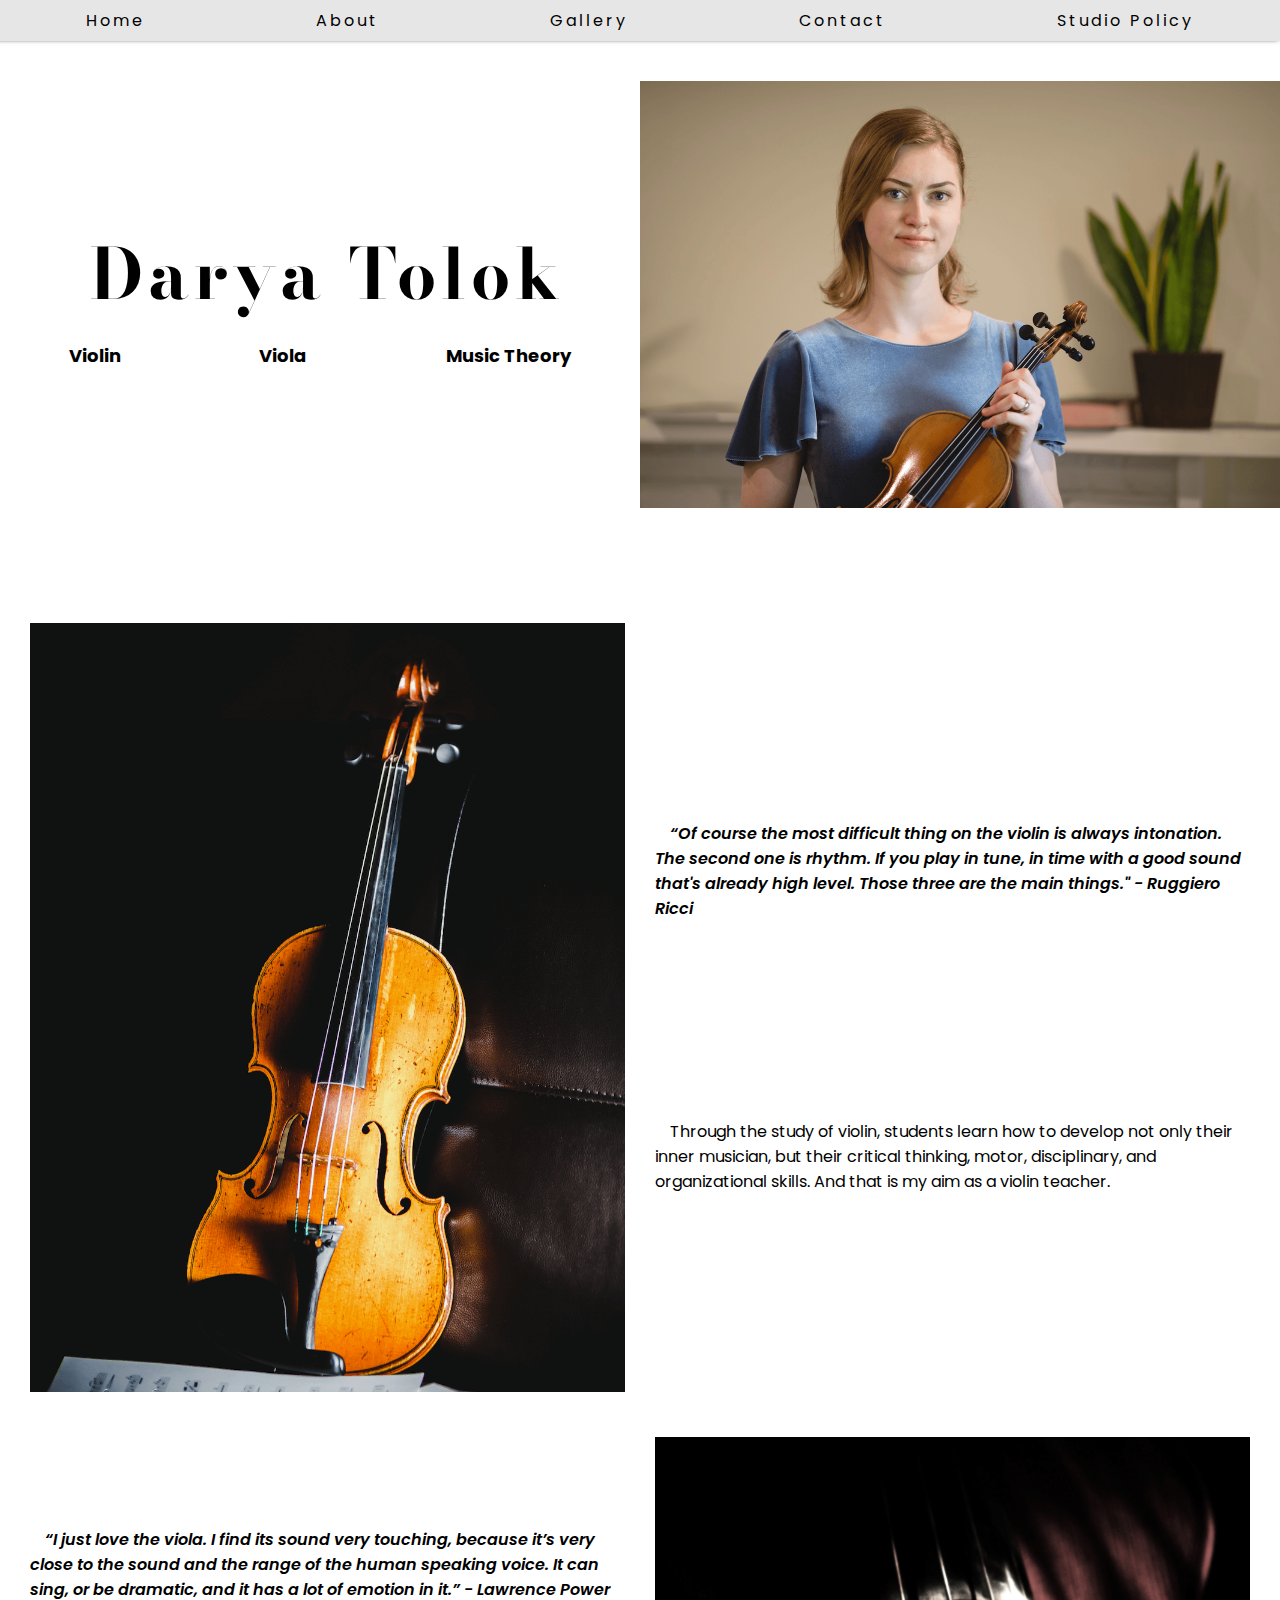
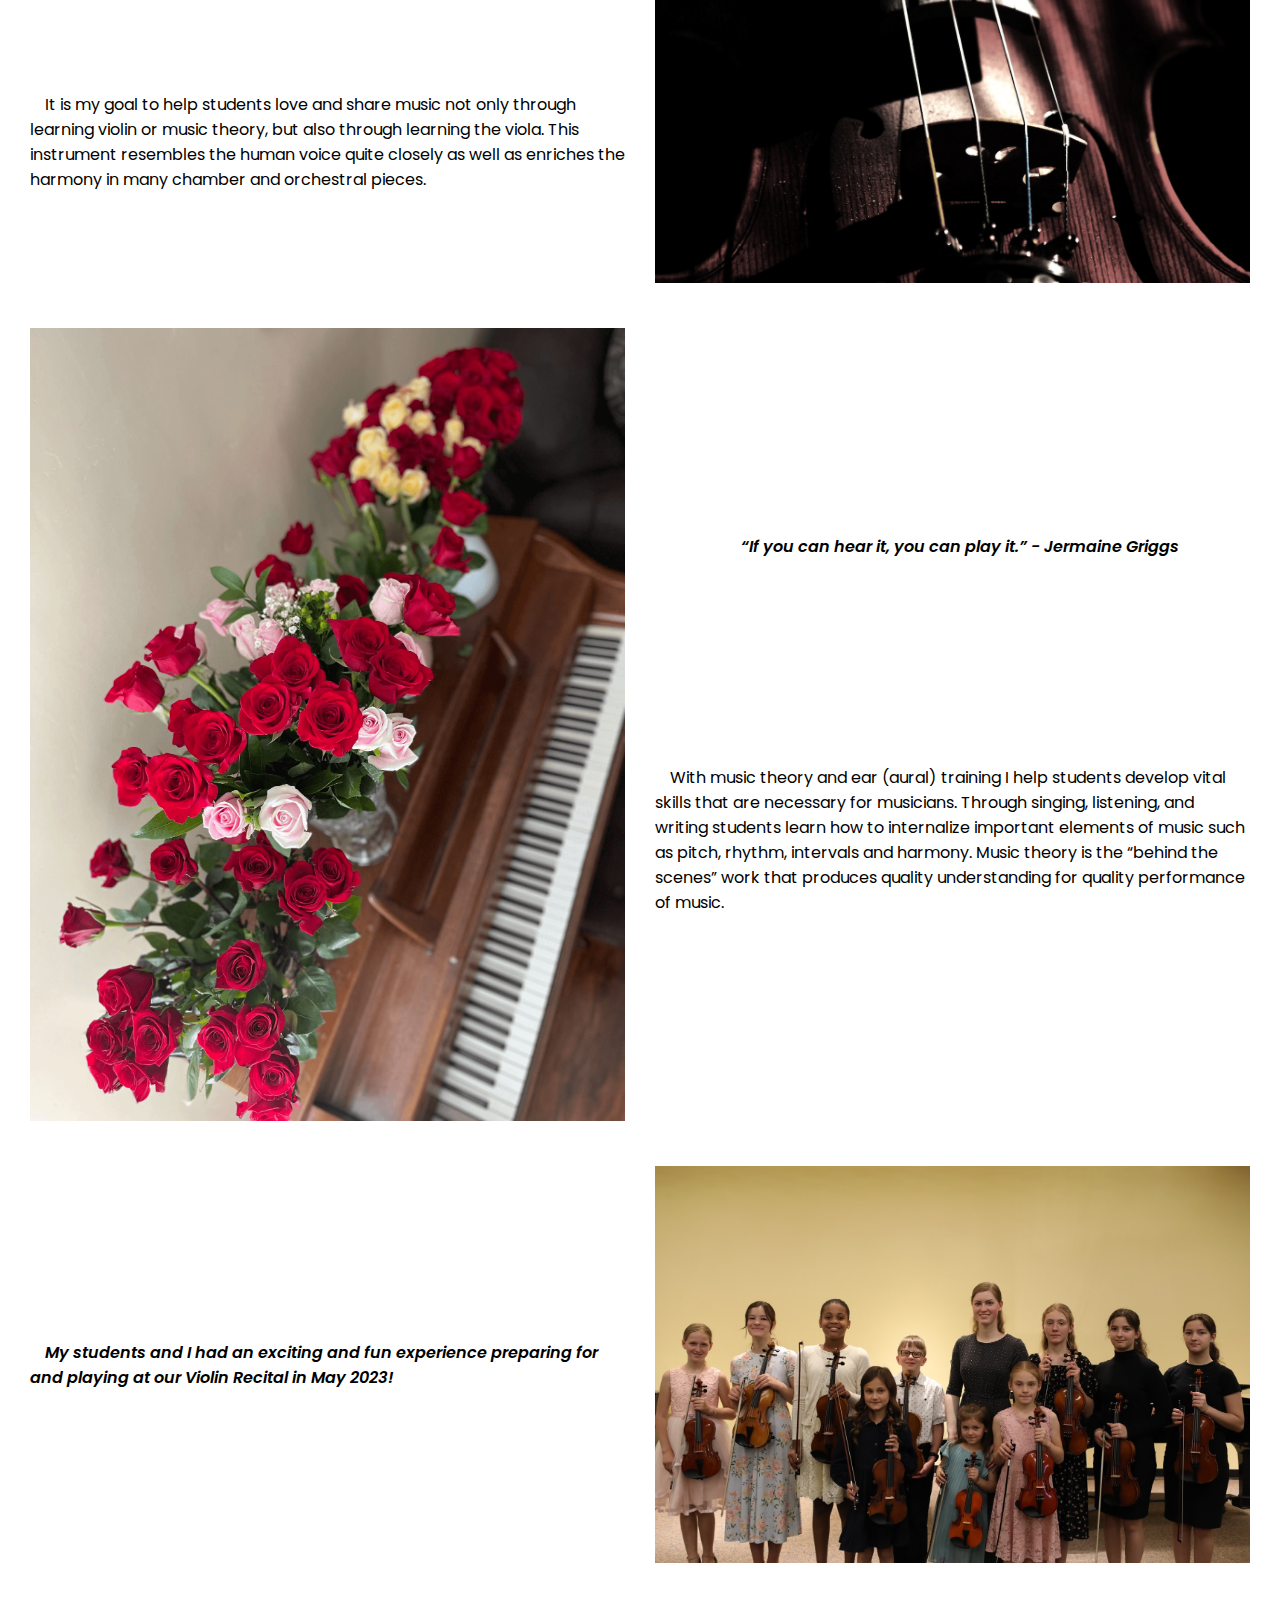
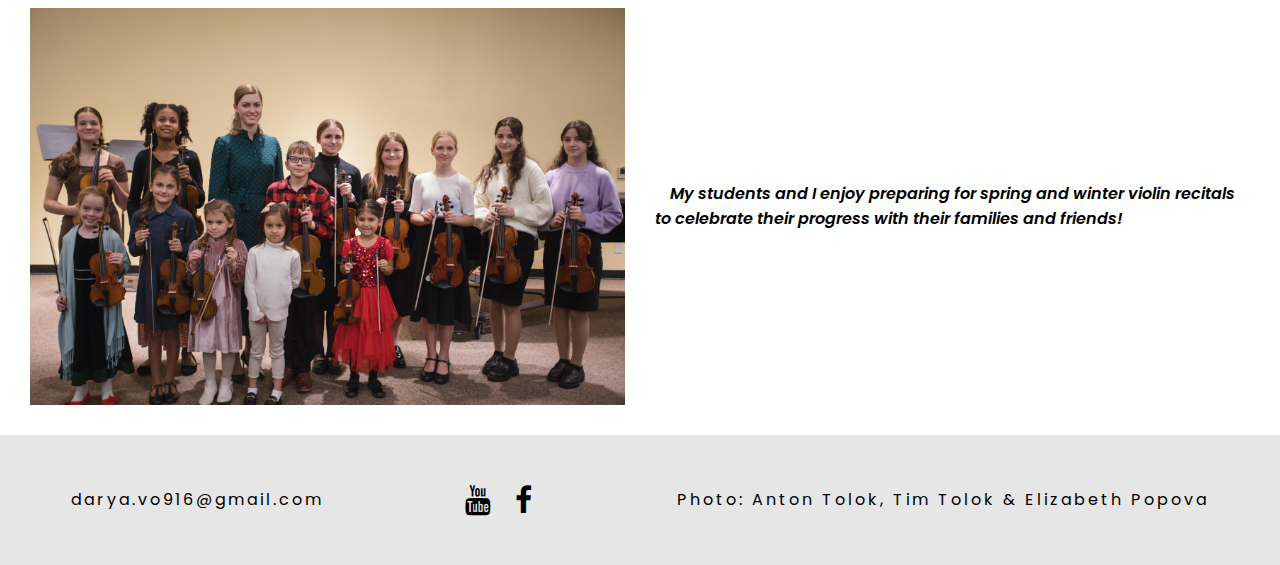
==== index.html @ a472064c "added dropdown menu" ====
<html lang="en">
  <head>
    <meta charset="UTF-8" />
    <meta http-equiv="X-UA-Compatible" content="IE=edge" />
    <meta name="viewport" content="width=device-width, initial-scale=1.0" />
    <link rel="preconnect" href="https://fonts.googleapis.com" />
    <link rel="preconnect" href="https://fonts.gstatic.com" crossorigin />
    <link
      href="https://fonts.googleapis.com/css2?family=Poppins:wght@300&display=swap"
      rel="stylesheet"
    />
    <link
      rel="stylesheet"
      href="https://cdnjs.cloudflare.com/ajax/libs/font-awesome/4.7.0/css/font-awesome.min.css"
    />
    <link rel="stylesheet" href="styles.css" />
    <script src="script.js"></script>
    <title>Home</title>
    <link rel="icon" href="/favicon.png" />
  </head>
  <body>
    <div class="main-container">
      <div class="topnav">
        <a href="index.html">Home</a>
        <a href="about.html">About</a>
        <a href="gallery.html">Gallery</a>
        <a href="contact.html">Contact</a>
        <a href="studio-policy.html">Studio Policy</a>
      </div>
      <button class="menu-toggle" onclick="toggleMenu()">≡</button>
      <div class="dropdown-menu" id="dropdownMenu">
        <a href="index.html">Home</a>
        <a href="about.html">About</a>
        <a href="gallery.html">Gallery</a>
        <a href="contact.html">Contact</a>
        <a href="studio-policy.html">Studio Policy</a>
      </div>
      <div class="page-container">
        <div class="home-container">
          <div class="name-container">
            <h1 class="name">Darya Tolok</h1>
            <div class="skill-container">
              <a href="#violin">Violin</a>
              <a href="#viola">Viola</a>
              <a href="#music">Music Theory</a>
            </div>
          </div>
          <div class="home-img-container">
            <img src="pictures/DaryaWebsitePortraits-5.png" />
          </div>
        </div>

        <div class="img-gallery-quote-container">
          <div class="img-quote-container">
            <div class="img-for-quote">
              <img id="violin" src="pictures/Violinoct20.png" />
            </div>
            <div class="quote-for-img">
              <p>
                “Of course the most difficult thing on the violin is always
                intonation. The second one is rhythm. If you play in tune, in
                time with a good sound that's already high level. Those three
                are the main things." - Ruggiero Ricci
              </p>
              <p>
                Through the study of violin, students learn how to develop not
                only their inner musician, but their critical thinking, motor,
                disciplinary, and organizational skills. And that is my aim as a
                violin teacher.
              </p>
            </div>
          </div>
          <div class="img-quote-container">
            <div class="quote-for-img">
              <p>
                “I just love the viola. I find its sound very touching, because
                it’s very close to the sound and the range of the human speaking
                voice. It can sing, or be dramatic, and it has a lot of emotion
                in it.” - Lawrence Power
              </p>
              <p>
                It is my goal to help students love and share music not only
                through learning violin or music theory, but also through
                learning the viola. This instrument resembles the human voice
                quite closely as well as enriches the harmony in many chamber
                and orchestral pieces.
              </p>
            </div>
            <div class="img-for-quote">
              <img id="viola" src="pictures/darkthemedviolin.png" />
            </div>
          </div>
          <div class="img-quote-container">
            <div class="img-for-quote">
              <img id="music" src="pictures/piano.png" />
            </div>
            <div class="quote-for-img">
              <p>“If you can hear it, you can play it.” - Jermaine Griggs</p>
              <p>
                With music theory and ear (aural) training I help students
                develop vital skills that are necessary for musicians. Through
                singing, listening, and writing students learn how to
                internalize important elements of music such as pitch, rhythm,
                intervals and harmony. Music theory is the “behind the scenes”
                work that produces quality understanding for quality performance
                of music.
              </p>
            </div>
          </div>
          <div class="img-quote-container">
            <div class="quote-for-img">
              <p>
                My students and I had an exciting and fun experience preparing
                for and playing at our Violin Recital in May 2023!
              </p>
            </div>
            <div class="img-for-quote">
              <img src="pictures/studentphoto.jpg" />
            </div>
          </div>
          <div class="img-quote-container">
            <div class="img-for-quote">
              <img src="pictures/4D7A2820-41.jpg" />
            </div>
            <div class="quote-for-img">
              <p>
                My students and I enjoy preparing for spring and winter violin
                recitals to celebrate their progress with their families and
                friends!
              </p>
            </div>
          </div>
        </div>

        <!-- <div class="img-gallery-container">
  <img src="pictures/darkthemedviolin.png">
  <img src="pictures/IMG_2973.jpeg">
  <img src="pictures/IMG_1621.jpeg">
  <img src="pictures/DaryaWebsitePortraits-1.png">
  <img src="pictures/Violinoct20.png">
  <img src="pictures/DaryaWebsitePortraits-1.png ">
  
</div> -->
      </div>
      <footer class="bottom-nav-container">
        <p>
          <a href="mailto:darya.vo916@gmail.com">darya.vo916@gmail.com</a>
        </p>
        <div>
          <a
            href="https://www.youtube.com/channel/UCHV-7TpiJ2-uIK9oaVsrO3w"
            class="fa fa-youtube"
          ></a>
          <a
            href="https://www.facebook.com/darya.tolok.750"
            class="fa fa-facebook"
          ></a>
        </div>
        <p>Photo: Anton Tolok, Tim Tolok & Elizabeth Popova</p>
      </footer>
  </body>
</html>
---- styles.css ----
@import url("https://fonts.googleapis.com/css2?family=Bodoni+Moda:opsz@6..96&display=swap");
@import url("https://fonts.googleapis.com/css2?family=Noto+Sans+Mono:wght@300&display=swap");

/* General CSS */
body,
html,
body,
div,
span,
applet,
object,
iframe,
h1,
h2,
h3,
h4,
h5,
h6,
p,
blockquote,
pre,
a,
abbr,
acronym,
address,
big,
cite,
code,
del,
dfn,
em,
img,
ins,
kbd,
q,
s,
samp,
small,
strike,
strong,
sub,
sup,
tt,
var,
b,
u,
i,
center,
dl,
dt,
dd,
ol,
ul,
li,
fieldset,
form,
label,
legend,
table,
caption,
tbody,
tfoot,
thead,
tr,
th,
td,
article,
aside,
canvas,
details,
embed,
figure,
figcaption,
footer,
header,
hgroup,
menu,
nav,
output,
ruby,
section,
summary,
time,
mark,
audio,
video {
  margin: 0;
  padding: 0;
}

body {
  font-family: "Poppins", sans-serif;
  height: 100%;
}

html {
  scroll-behavior: smooth;
}

.topnav {
  background-color: rgb(230, 230, 230);
  padding-top: 3px;
  padding-bottom: 3px;
  display: flex;
  justify-content: space-around;
  align-items: center;
  box-shadow: -5px -5px 5px 3px;
}

.topnav a {
  text-decoration: none;
  padding-top: 5px;
  padding-bottom: 5px;
  color: black;
  letter-spacing: 3px;
}
.topnav a:hover {
  text-decoration: underline;
}

.menu-toggle {
  display: none;
  border: none;
  border-bottom: 1px solid black;
  background-color: rgb(230, 230, 230);
  font-size: 24px;
  cursor: pointer;
  padding: 5px;
}

.dropdown-menu {
  display: none;
  flex-direction: column;
  background-color: rgb(230, 230, 230);
  position: absolute;
  top: 39px;
  width: 100%;
  left: 0;
}

.dropdown-menu a {
  padding: 10px 20px;
  text-decoration: none;
  color: black;
  text-align: center;
}

.dropdown-menu a:hover {
  background-color: rgba(0, 0, 0, 0.1);
}

.bottom-nav-container {
  background-color: rgb(230, 230, 230);
  bottom: 0;
  position: relative;
  width: 100%;
  display: flex;
  justify-content: space-around;
  align-items: center;
  height: 130px;
}

@media screen and (max-width: 1023px) {
   .topnav {
    display: none;
  }
  .topnav a {
    display: none;
  }

  .menu-toggle {
    display: block;
  }

  .dropdown-menu {
    display: flex;
  }
}

/*large phones*/
@media screen and (max-width: 500px) {
  .bottom-nav-container {
    height: 14%;
  }
}
/*small phone*/
@media screen and (max-width: 319px) {
  .bottom-nav-container {
    height: 16%;
  }
}
/*large phone*/
@media screen and (max-width: 500px) {
  .bottom-nav-container div {
    width: 50px;
    display: flex;
    justify-content: space-between;
  }
}
/*tablet phone*/
@media screen and (min-width: 767px) {
  .bottom-nav-container div {
    width: 70px;
    display: flex;
    justify-content: space-between;
  }
}
/*medium phone*/
@media screen and (max-width: 769px) {
  .bottom-nav-container {
    display: flex;
    flex-direction: column;
  }
  .bottom-nav-container p {
    order: 1;
  }
  .bottom-nav-container div {
    order: 2;
  }
}

.bottom-nav-container a,
.bottom-nav-container p {
  color: black;
  text-decoration: none;
  letter-spacing: 3px;
  cursor: pointer;
}
/*large phone*/
@media screen and (max-width: 500px) {
  .bottom-nav-container p,
  a {
    font-size: 10px;
    letter-spacing: 0px;
  }
}

.fa {
  text-decoration: none;
  font-size: 30px;
}
/*large phone*/
@media screen and (max-width: 500px) {
  .fa {
    font-size: 20px;
  }
}

.main-container {
  display: flex;
  flex-direction: column;
  min-height: 100vh;
}
.page-container {
  flex: 1;
}

/* Home Page */
.home-container {
  display: flex;
  flex-direction: row;
  /* margin: 15px;
  margin-bottom: 150px; */
  margin: 40px auto 100px;
  max-width: 1500px;
}
/*large phone*/
@media screen and (max-width: 500px) {
  .home-container {
    flex-direction: column;
    margin-bottom: 50px;
  }
}

.name-container {
  flex: 1 1 50%;
  display: flex;
  flex-direction: column;
  justify-content: center;
}

.name {
  font-size: 70px;
  margin-left: 15px;
  color: black;
  letter-spacing: 5px;
  text-align: center;
  font-family: "Bodoni Moda", serif;
}
/*large phone*/
@media screen and (max-width: 500px) {
  .name {
    font-size: 50px;
  }
}

.skill-container {
  display: flex;
  justify-content: space-around;
  margin-top: 15px;
  font-family: "Poppins", sans-serif;
  font-weight: bold;
  font-size: 18px;
}
.skill-container a {
  text-decoration: none;
  color: black;
}
.home-img-container {
  flex: 1 1 50%;
}

.home-container img {
  width: 100%;
}

.img-gallery-quote-container {
  margin: 0 auto;
  max-width: 1500px;
}
.img-quote-container {
  display: flex;
  flex-direction: row;
  margin: 15px;
}
@media screen and (max-width: 769px) {
  .img-quote-container {
    display: flex;
    flex-direction: column;
    margin: 15px;
  }
  .img-for-quote {
    order: 1;
  }
  .quote-for-img {
    order: 2;
  }
}

.img-for-quote {
  flex: 1 1 50%;
  margin: 15px;
}

.quote-for-img {
  flex: 1 1 50%;
  display: flex;
  flex-direction: column;
  justify-content: space-evenly;
  align-items: center;
  margin: 15px;
  text-indent: 15px;
}

.quote-for-img p:first-of-type {
  font-style: italic;
  font-weight: 600;
}

@media screen and (max-width: 500px) {
  .quote-for-img p:first-of-type {
    margin-bottom: 50px;
  }
}

.img-for-quote img {
  width: 100%;
}

/* .img-gallery-container {
  display: grid;
  grid-template-columns: repeat(3, 1fr);
  grid-template-rows: repeat(1, 35vw);
  grid-gap: 15px;
  margin: 0px 15px 15px;
}
/*large phone*/
/* @media screen and (max-width: 500px) {
  .img-gallery-container {
    grid-template-columns: repeat(1, 1fr);
    grid-template-rows: repeat(6, 95vw);
    grid-gap: 10px;
    margin: 100px 0px 15px 0px;
  }
} */

/* .img-gallery-container img {
  width: 100%;
  height: 100%;
  object-fit: cover;
}  */

/* About Page */
.about-container {
  display: flex;
  flex-direction: row;
  height: 100%;
  margin-left: 20px;
  margin-right: 20px;
}
/*laptop*/
@media screen and (max-width: 800px) {
  .about-container {
    display: flex;
    flex-direction: column;

    margin-left: 5px;
    margin-right: 5px;
  }
}

.about-img-container {
  flex: 1 1 50%;
}

.about-img-container img {
  width: 100%;
  margin-top: 22px;
  margin-bottom: 22px;
}

.about-content {
  margin-bottom: 20px;
  margin-top: 20px;
  flex: 1 1 50%;
}

.about-title {
  color: Black;
  padding-left: 40px;
  font-size: 60px;
  font-family: "Bodoni Moda", serif;
  margin: 0 0;
  letter-spacing: 5px;
}
.about-details {
  color: black;
  padding-left: 40px;
  padding-right: 40px;
  padding-top: 15px;
  text-indent: 25px;
  font-size: 14px;
}

/* Contact Page */
.contact-title {
  font-family: "Bodoni Moda", serif;
  text-align: center;
  font-size: 55px;
}
.contact-container {
  display: flex;
  flex-direction: row;
  margin: 15px;
  /* height: 100vh; */
  margin-bottom: 120px;
}
/*large phone*/
@media screen and (max-width: 767px) {
  .contact-container {
    flex-direction: column;
    /* height: 130vh;   */
  }
}

.contact-img-contianer {
  flex: 1 1 50%;
  margin-top: 10px;
}

.contact-img-contianer img {
  width: 100%;
}

.form-container {
  flex: 1 1 50%;
  margin-top: 10px;
}

.form-content {
  display: flex;
  flex-direction: column;
  align-items: center;
}

.form-container label {
  color: black;
  padding-bottom: 10px;
  letter-spacing: 3px;
}

.contact-info {
  padding: 8px;
  max-width: 400px;
  margin: 0 auto;
}

.fullname-box,
.lname-box,
.email-box {
  height: 30px;
  width: 400px;
  border: 1.5px solid black;
  border-radius: 10px;
  font-family: inherit;
  background-color: rgb(247, 247, 247);
}
/*tablet */
@media screen and (max-width: 1000px) {
  .fullname-box,
  .lname-box,
  .email-box {
    height: 25px;
    width: 350px;
  }
}
/*tablet */
@media screen and (max-width: 374px) {
  .fullname-box,
  .lname-box,
  .email-box {
    height: 25px;
    width: 300px;
  }
}

.message-box {
  height: 150px;
  width: 400px;
  font-family: inherit;
  border: 1.5px solid black;
  border-radius: 10px;
  background-color: rgb(247, 247, 247);
}
/*tablet mode*/
@media screen and (max-width: 1000px) {
  .message-box {
    height: 100px;
    width: 350px;
  }
}
/*tablet mode*/
@media screen and (max-width: 374px) {
  .message-box {
    height: 100px;
    width: 300px;
  }
}

.submit-btn {
  height: 30px;
  padding-left: 10px;
  padding-right: 10px;
  color: black;
  background-color: rgb(240, 240, 240);
  border-style: hidden;
  border-radius: 10px;
  letter-spacing: 1px;
  font-family: inherit;
  cursor: pointer;
}

/* Gallery Page */
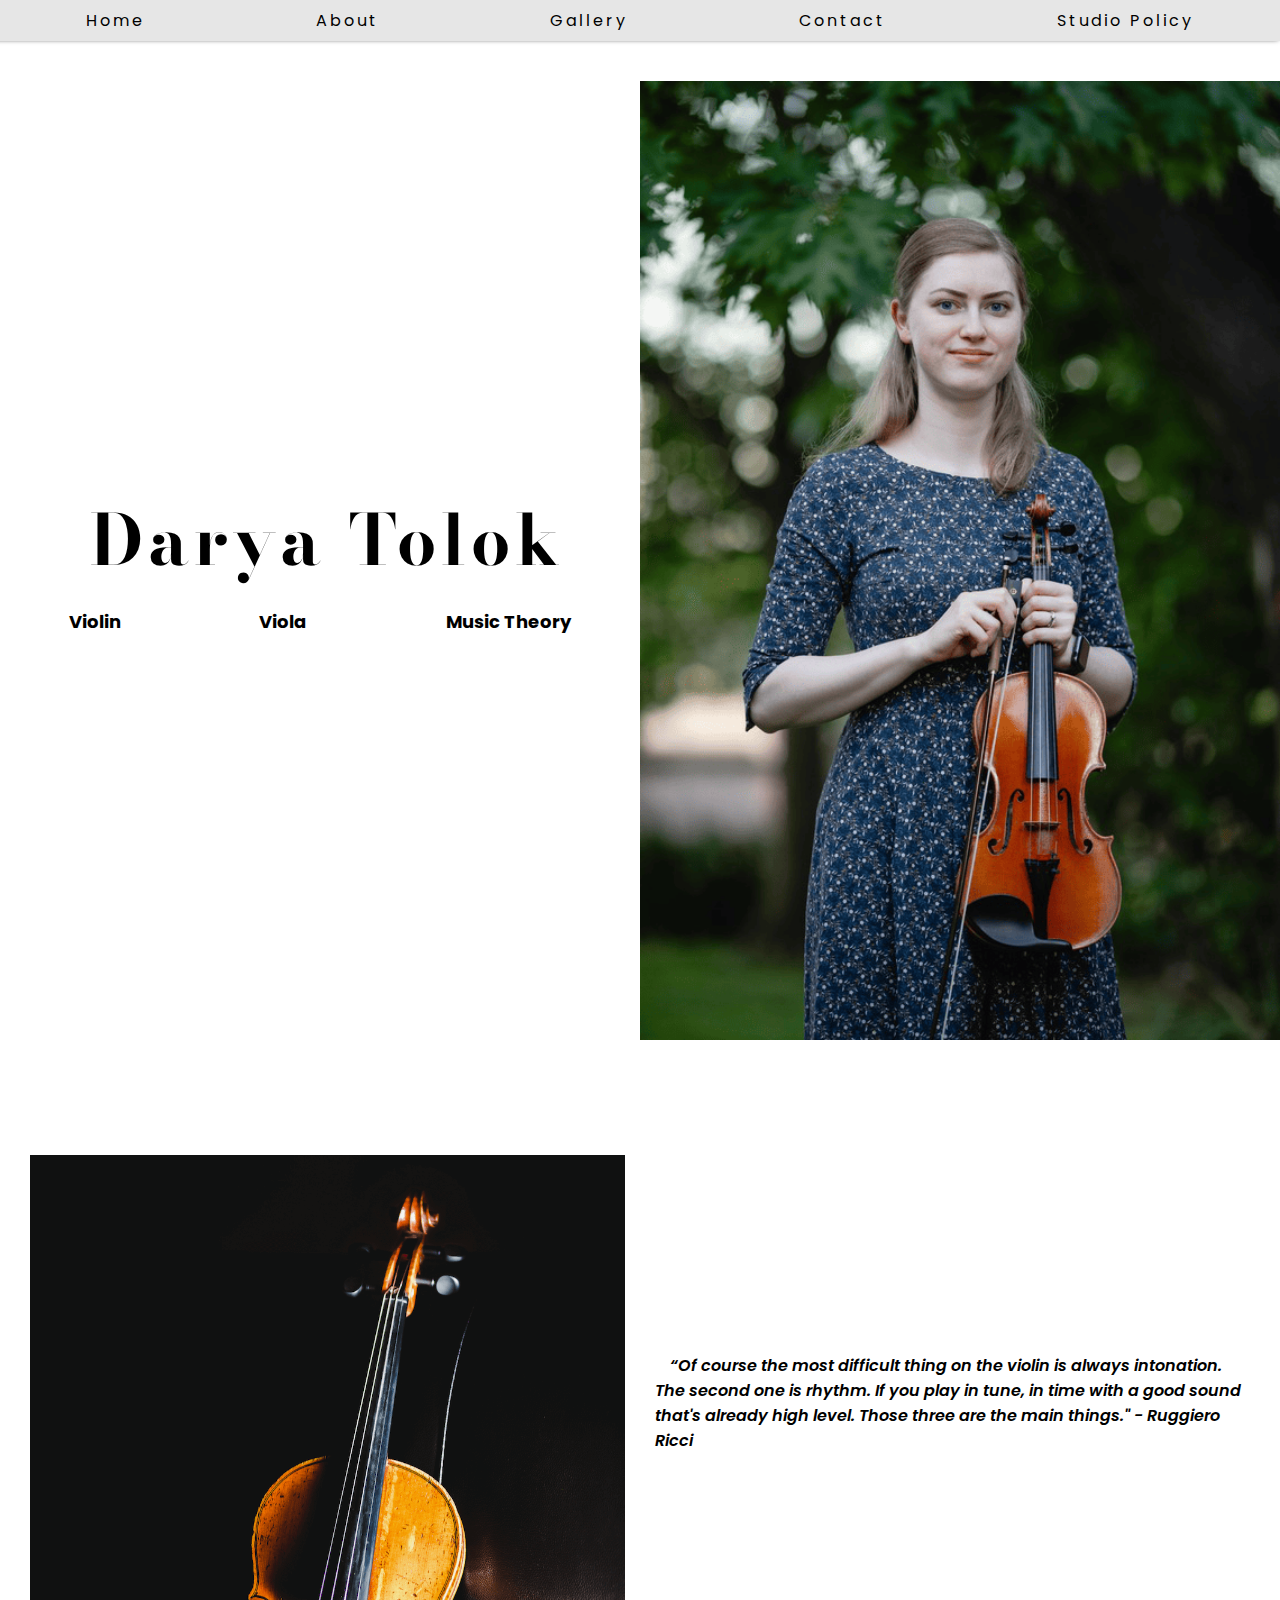
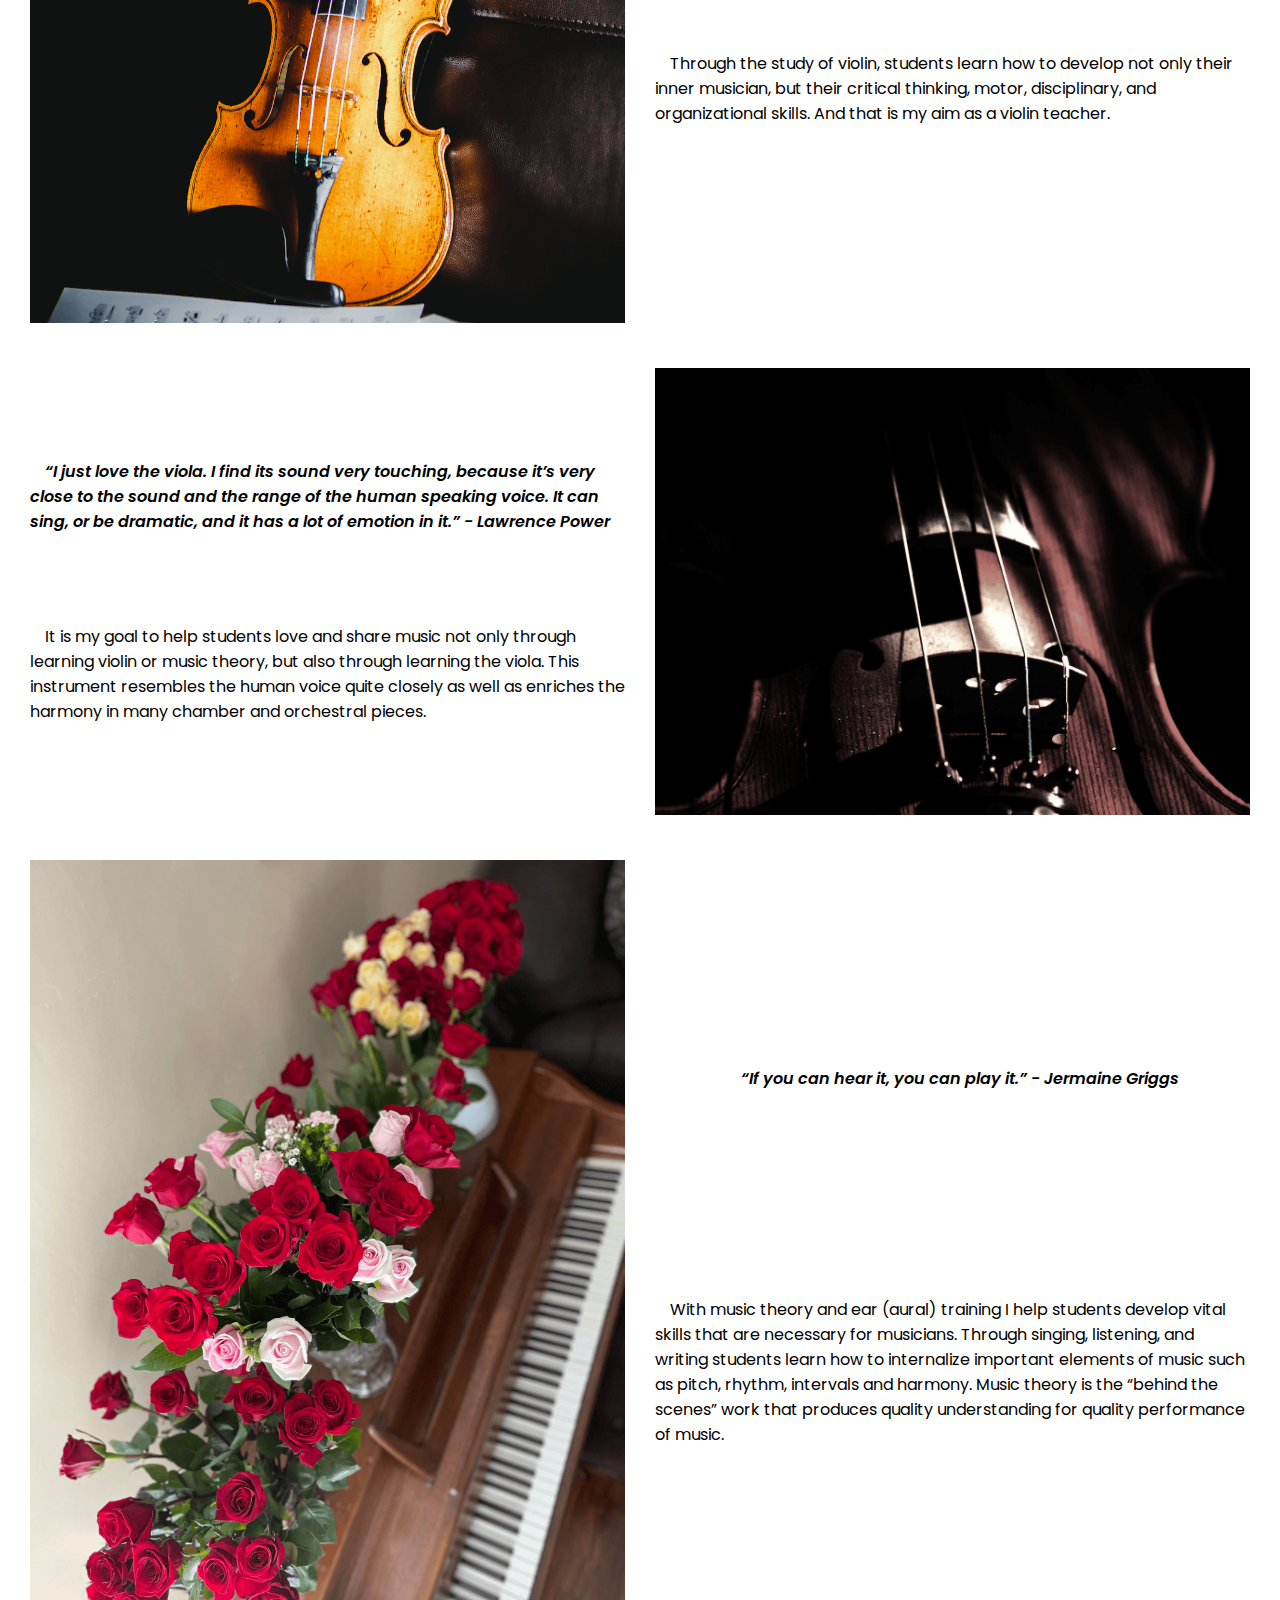
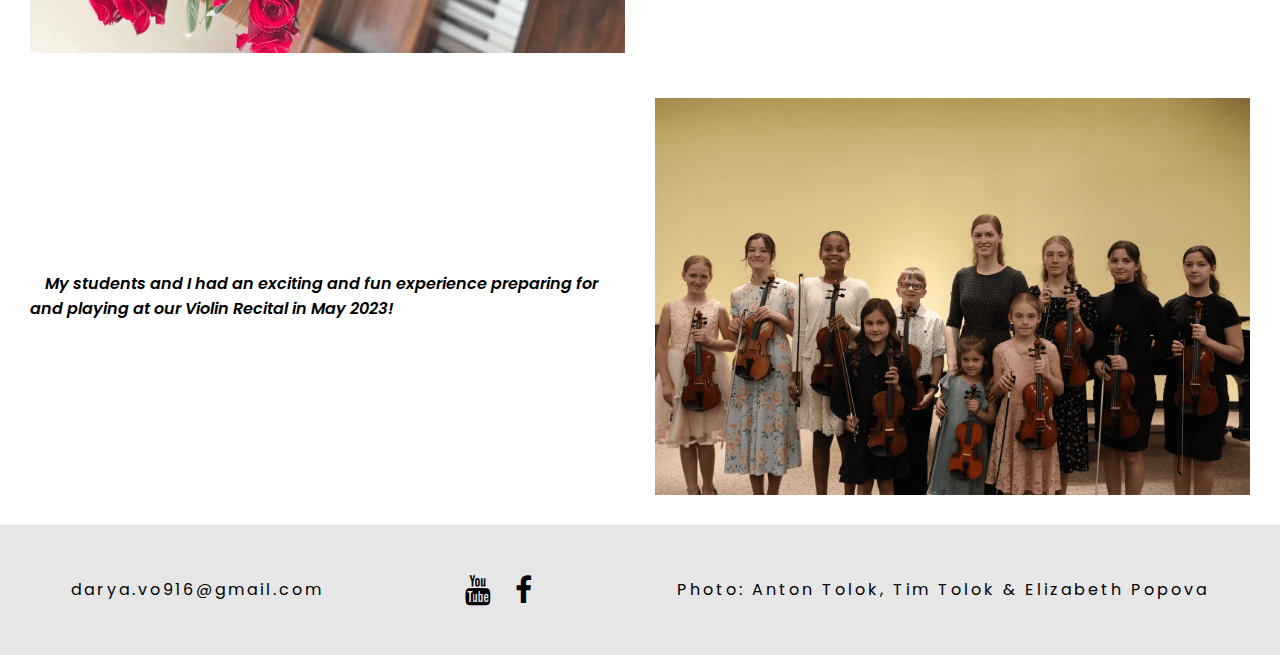
==== commit 7ed8eae7: "gallery is added" ====
--- a/index.html
+++ b/index.html
@@ -1,32 +1,29 @@
 <html lang="en">
-  <head>
-    <meta charset="UTF-8" />
-    <meta http-equiv="X-UA-Compatible" content="IE=edge" />
-    <meta name="viewport" content="width=device-width, initial-scale=1.0" />
-    <link rel="preconnect" href="https://fonts.googleapis.com" />
-    <link rel="preconnect" href="https://fonts.gstatic.com" crossorigin />
-    <link
-      href="https://fonts.googleapis.com/css2?family=Poppins:wght@300&display=swap"
-      rel="stylesheet"
-    />
-    <link
-      rel="stylesheet"
-      href="https://cdnjs.cloudflare.com/ajax/libs/font-awesome/4.7.0/css/font-awesome.min.css"
-    />
-    <link rel="stylesheet" href="styles.css" />
-    <script src="script.js"></script>
-    <title>Home</title>
-    <link rel="icon" href="/favicon.png" />
-  </head>
-  <body>
-    <div class="main-container">
-      <div class="topnav">
-        <a href="index.html">Home</a>
-        <a href="about.html">About</a>
-        <a href="gallery.html">Gallery</a>
-        <a href="contact.html">Contact</a>
-        <a href="studio-policy.html">Studio Policy</a>
-      </div>
+
+<head>
+  <meta charset="UTF-8" />
+  <meta http-equiv="X-UA-Compatible" content="IE=edge" />
+  <meta name="viewport" content="width=device-width, initial-scale=1.0" />
+  <link rel="preconnect" href="https://fonts.googleapis.com" />
+  <link rel="preconnect" href="https://fonts.gstatic.com" crossorigin />
+  <link href="https://fonts.googleapis.com/css2?family=Poppins:wght@300&display=swap" rel="stylesheet" />
+  <link rel="stylesheet" href="https://cdnjs.cloudflare.com/ajax/libs/font-awesome/4.7.0/css/font-awesome.min.css" />
+  <link rel="stylesheet" href="styles.css" />
+  <script src="script.js"></script>
+  <title>Home</title>
+  <link rel="icon" href="/favicon.png" />
+</head>
+
+<body>
+  <div class="main-container">
+    <div class="topnav">
+      <a href="index.html">Home</a>
+      <a href="about.html">About</a>
+      <a href="gallery.html">Gallery</a>
+      <a href="contact.html">Contact</a>
+      <a href="studio-policy.html">Studio Policy</a>
+    </div>
+    <div class="topnav-two">
       <button class="menu-toggle" onclick="toggleMenu()">≡</button>
       <div class="dropdown-menu" id="dropdownMenu">
         <a href="index.html">Home</a>
@@ -35,104 +32,93 @@
         <a href="contact.html">Contact</a>
         <a href="studio-policy.html">Studio Policy</a>
       </div>
-      <div class="page-container">
-        <div class="home-container">
-          <div class="name-container">
-            <h1 class="name">Darya Tolok</h1>
-            <div class="skill-container">
-              <a href="#violin">Violin</a>
-              <a href="#viola">Viola</a>
-              <a href="#music">Music Theory</a>
-            </div>
-          </div>
-          <div class="home-img-container">
-            <img src="pictures/DaryaWebsitePortraits-5.png" />
+    </div>
+    <div class="page-container">
+      <div class="home-container">
+        <div class="name-container">
+          <h1 class="name">Darya Tolok</h1>
+          <div class="skill-container">
+            <a href="#violin">Violin</a>
+            <a href="#viola">Viola</a>
+            <a href="#music">Music Theory</a>
           </div>
         </div>
+        <div class="home-img-container">
+          <img src="pictures/Darya Tolok Violin Portraits-8-min.png" />
+        </div>
+      </div>
 
-        <div class="img-gallery-quote-container">
-          <div class="img-quote-container">
-            <div class="img-for-quote">
-              <img id="violin" src="pictures/Violinoct20.png" />
-            </div>
-            <div class="quote-for-img">
-              <p>
-                “Of course the most difficult thing on the violin is always
-                intonation. The second one is rhythm. If you play in tune, in
-                time with a good sound that's already high level. Those three
-                are the main things." - Ruggiero Ricci
-              </p>
-              <p>
-                Through the study of violin, students learn how to develop not
-                only their inner musician, but their critical thinking, motor,
-                disciplinary, and organizational skills. And that is my aim as a
-                violin teacher.
-              </p>
-            </div>
+      <div class="img-gallery-quote-container">
+        <div class="img-quote-container">
+          <div class="img-for-quote">
+            <img id="violin" src="pictures/Violinoct20.png" />
           </div>
-          <div class="img-quote-container">
-            <div class="quote-for-img">
-              <p>
-                “I just love the viola. I find its sound very touching, because
-                it’s very close to the sound and the range of the human speaking
-                voice. It can sing, or be dramatic, and it has a lot of emotion
-                in it.” - Lawrence Power
-              </p>
-              <p>
-                It is my goal to help students love and share music not only
-                through learning violin or music theory, but also through
-                learning the viola. This instrument resembles the human voice
-                quite closely as well as enriches the harmony in many chamber
-                and orchestral pieces.
-              </p>
-            </div>
-            <div class="img-for-quote">
-              <img id="viola" src="pictures/darkthemedviolin.png" />
-            </div>
-          </div>
-          <div class="img-quote-container">
-            <div class="img-for-quote">
-              <img id="music" src="pictures/piano.png" />
-            </div>
-            <div class="quote-for-img">
-              <p>“If you can hear it, you can play it.” - Jermaine Griggs</p>
-              <p>
-                With music theory and ear (aural) training I help students
-                develop vital skills that are necessary for musicians. Through
-                singing, listening, and writing students learn how to
-                internalize important elements of music such as pitch, rhythm,
-                intervals and harmony. Music theory is the “behind the scenes”
-                work that produces quality understanding for quality performance
-                of music.
-              </p>
-            </div>
-          </div>
-          <div class="img-quote-container">
-            <div class="quote-for-img">
-              <p>
-                My students and I had an exciting and fun experience preparing
-                for and playing at our Violin Recital in May 2023!
-              </p>
-            </div>
-            <div class="img-for-quote">
-              <img src="pictures/studentphoto.jpg" />
-            </div>
-          </div>
-          <div class="img-quote-container">
-            <div class="img-for-quote">
-              <img src="pictures/4D7A2820-41.jpg" />
-            </div>
-            <div class="quote-for-img">
-              <p>
-                My students and I enjoy preparing for spring and winter violin
-                recitals to celebrate their progress with their families and
-                friends!
-              </p>
-            </div>
+          <div class="quote-for-img">
+            <p>
+              “Of course the most difficult thing on the violin is always
+              intonation. The second one is rhythm. If you play in tune, in
+              time with a good sound that's already high level. Those three
+              are the main things." - Ruggiero Ricci
+            </p>
+            <p>
+              Through the study of violin, students learn how to develop not
+              only their inner musician, but their critical thinking, motor,
+              disciplinary, and organizational skills. And that is my aim as a
+              violin teacher.
+            </p>
           </div>
         </div>
+        <div class="img-quote-container">
+          <div class="quote-for-img">
+            <p>
+              “I just love the viola. I find its sound very touching, because
+              it’s very close to the sound and the range of the human speaking
+              voice. It can sing, or be dramatic, and it has a lot of emotion
+              in it.” - Lawrence Power
+            </p>
+            <p>
+              It is my goal to help students love and share music not only
+              through learning violin or music theory, but also through
+              learning the viola. This instrument resembles the human voice
+              quite closely as well as enriches the harmony in many chamber
+              and orchestral pieces.
+            </p>
+          </div>
+          <div class="img-for-quote">
+            <img id="viola" src="pictures/darkthemedviolin.png" />
+          </div>
+        </div>
+        <div class="img-quote-container">
+          <div class="img-for-quote">
+            <img id="music" src="pictures/piano.png" />
+          </div>
+          <div class="quote-for-img">
+            <p>“If you can hear it, you can play it.” - Jermaine Griggs</p>
+            <p>
+              With music theory and ear (aural) training I help students
+              develop vital skills that are necessary for musicians. Through
+              singing, listening, and writing students learn how to
+              internalize important elements of music such as pitch, rhythm,
+              intervals and harmony. Music theory is the “behind the scenes”
+              work that produces quality understanding for quality performance
+              of music.
+            </p>
+          </div>
+        </div>
+        <div class="img-quote-container">
+          <div class="quote-for-img">
+            <p>
+              My students and I had an exciting and fun experience preparing
+              for and playing at our Violin Recital in May 2023!
+            </p>
+          </div>
+          <div class="img-for-quote">
+            <img src="pictures/studentphoto.png" />
+          </div>
+        </div>
+      </div>
 
-        <!-- <div class="img-gallery-container">
+      <!-- <div class="img-gallery-container">
   <img src="pictures/darkthemedviolin.png">
   <img src="pictures/IMG_2973.jpeg">
   <img src="pictures/IMG_1621.jpeg">
@@ -141,22 +127,17 @@
   <img src="pictures/DaryaWebsitePortraits-1.png ">
   
 </div> -->
+    </div>
+    <footer class="bottom-nav-container">
+      <p>
+        <a href="mailto:darya.vo916@gmail.com">darya.vo916@gmail.com</a>
+      </p>
+      <div>
+        <a href="https://www.youtube.com/channel/UCHV-7TpiJ2-uIK9oaVsrO3w" class="fa fa-youtube"></a>
+        <a href="https://www.facebook.com/darya.tolok.750" class="fa fa-facebook"></a>
       </div>
-      <footer class="bottom-nav-container">
-        <p>
-          <a href="mailto:darya.vo916@gmail.com">darya.vo916@gmail.com</a>
-        </p>
-        <div>
-          <a
-            href="https://www.youtube.com/channel/UCHV-7TpiJ2-uIK9oaVsrO3w"
-            class="fa fa-youtube"
-          ></a>
-          <a
-            href="https://www.facebook.com/darya.tolok.750"
-            class="fa fa-facebook"
-          ></a>
-        </div>
-        <p>Photo: Anton Tolok, Tim Tolok & Elizabeth Popova</p>
-      </footer>
-  </body>
-</html>
+      <p>Photo: Anton Tolok, Tim Tolok & Elizabeth Popova</p>
+    </footer>
+</body>
+
+</html>--- a/styles.css
+++ b/styles.css
@@ -118,14 +118,21 @@
   text-decoration: underline;
 }
 
+.topnav-two {
+  background-color: rgb(230, 230, 230);
+  display: flex;
+  justify-content: flex-end;
+}
+
 .menu-toggle {
   display: none;
+  background-color: rgb(230, 230, 230);
   border: none;
-  border-bottom: 1px solid black;
-  background-color: rgb(230, 230, 230);
   font-size: 24px;
   cursor: pointer;
   padding: 5px;
+  position: relative;
+  right: 20px;
 }
 
 .dropdown-menu {
@@ -133,7 +140,7 @@
   flex-direction: column;
   background-color: rgb(230, 230, 230);
   position: absolute;
-  top: 39px;
+  top: 38px;
   width: 100%;
   left: 0;
 }
@@ -146,7 +153,7 @@
 }
 
 .dropdown-menu a:hover {
-  background-color: rgba(0, 0, 0, 0.1);
+  text-decoration: underline;
 }
 
 .bottom-nav-container {
@@ -560,4 +567,54 @@
   cursor: pointer;
 }
 
+/* Studio Policy */
+
+.studio-policy-container {
+  display: flex;
+  flex-direction: column;
+  width: 900px;
+}
+
+.studio-policy-title {
+  font-size: 55px;
+  font-family: "Bodoni Moda", serif;
+  text-align: center;
+}
+
+.studio-policy-container h3 {
+ text-align: center;
+ padding: 15px;
+ text-decoration: underline;
+}
+
+.studio-policy-container ul {
+  margin: 30px;
+  text-indent: 15px;
+}
+
+.studio-policy-container li {
+  margin: 15px;
+}
+
 /* Gallery Page */
+
+.gallery-container {
+  display: grid;
+  grid-template-columns: repeat(3, 1fr);
+  gap: 5px;
+  padding: 10px;
+}
+
+.gallery-container img {
+  width: 100%;
+  height: 100%;
+  aspect-ratio: 3 / 2;
+  object-fit: cover;
+  display: block;
+}
+
+@media screen and (max-width: 768px) {
+  .gallery-container {
+    grid-template-columns: 1fr;
+  }
+}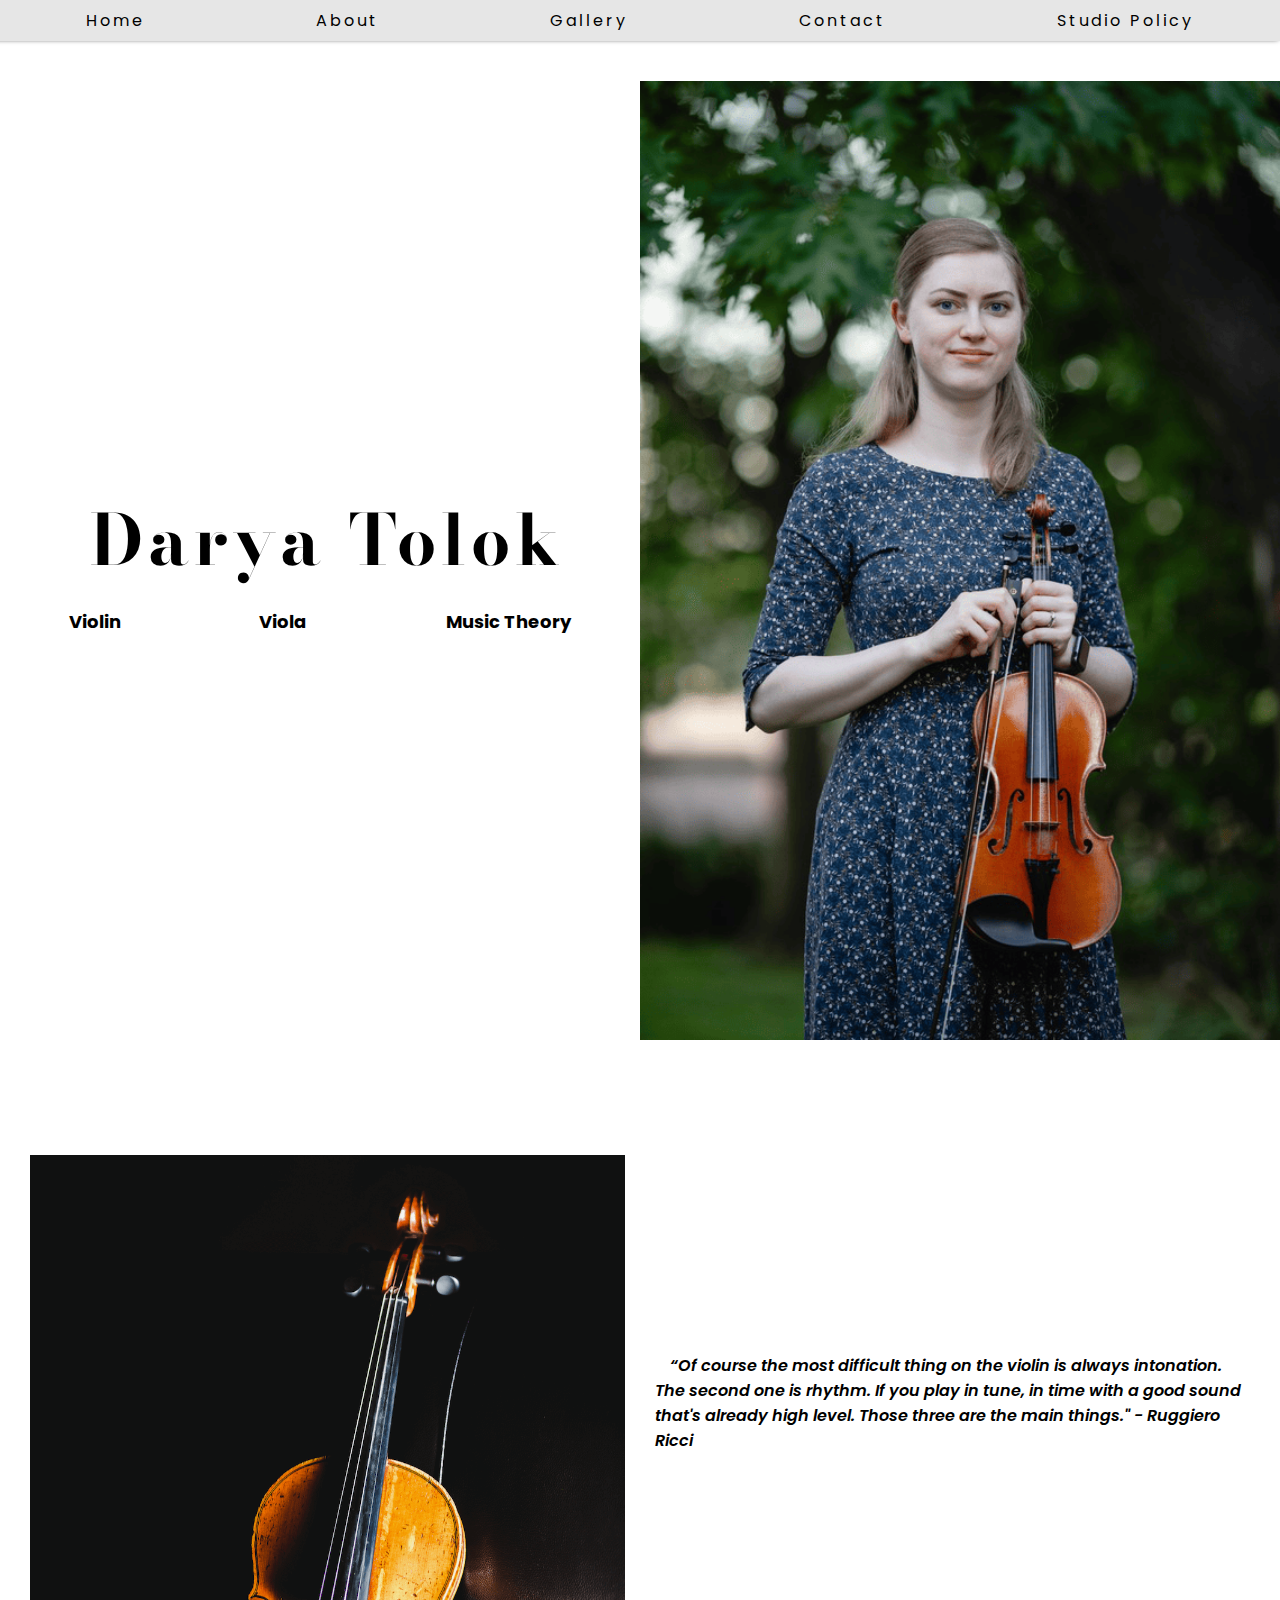
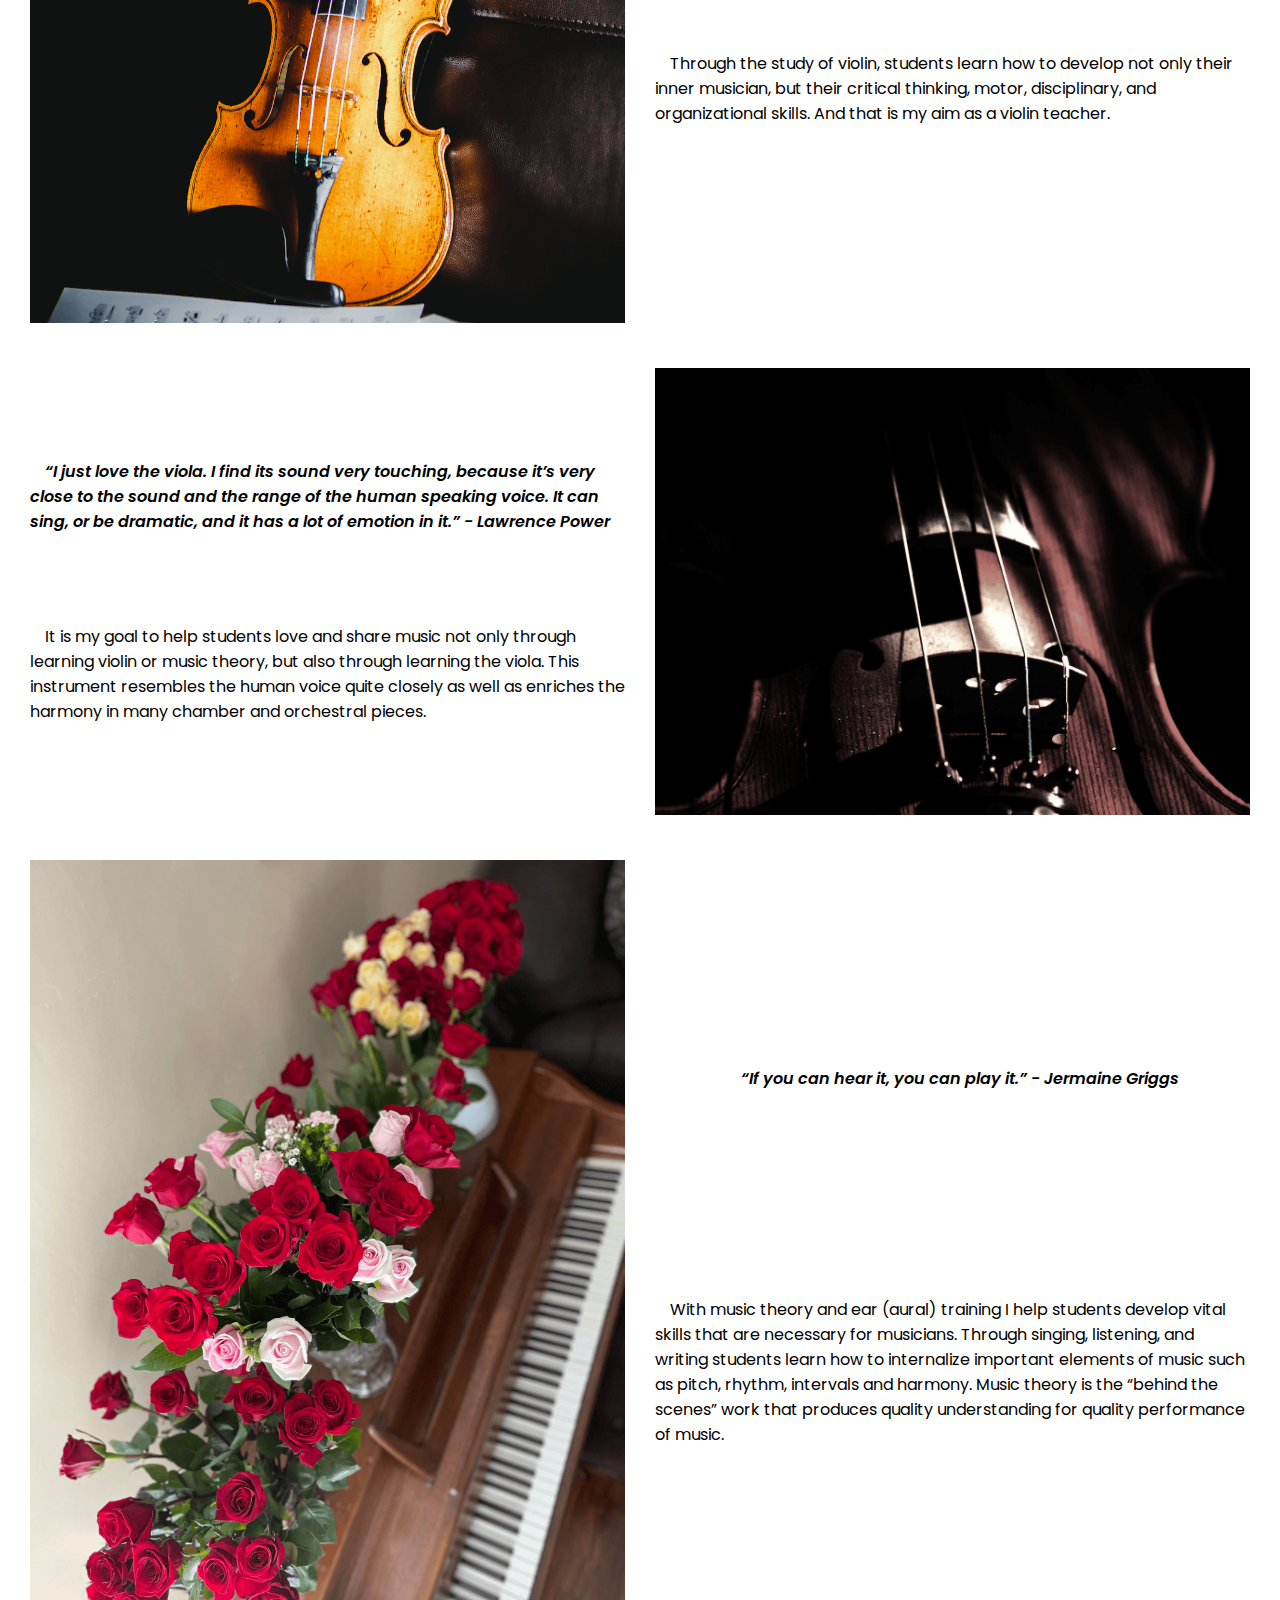
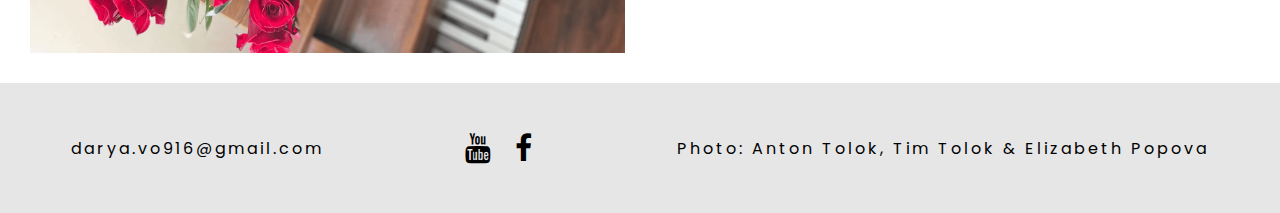
==== commit 4171049d: "changes implemented" ====
--- a/index.html
+++ b/index.html
@@ -105,17 +105,6 @@
             </p>
           </div>
         </div>
-        <div class="img-quote-container">
-          <div class="quote-for-img">
-            <p>
-              My students and I had an exciting and fun experience preparing
-              for and playing at our Violin Recital in May 2023!
-            </p>
-          </div>
-          <div class="img-for-quote">
-            <img src="pictures/studentphoto.png" />
-          </div>
-        </div>
       </div>
 
       <!-- <div class="img-gallery-container">
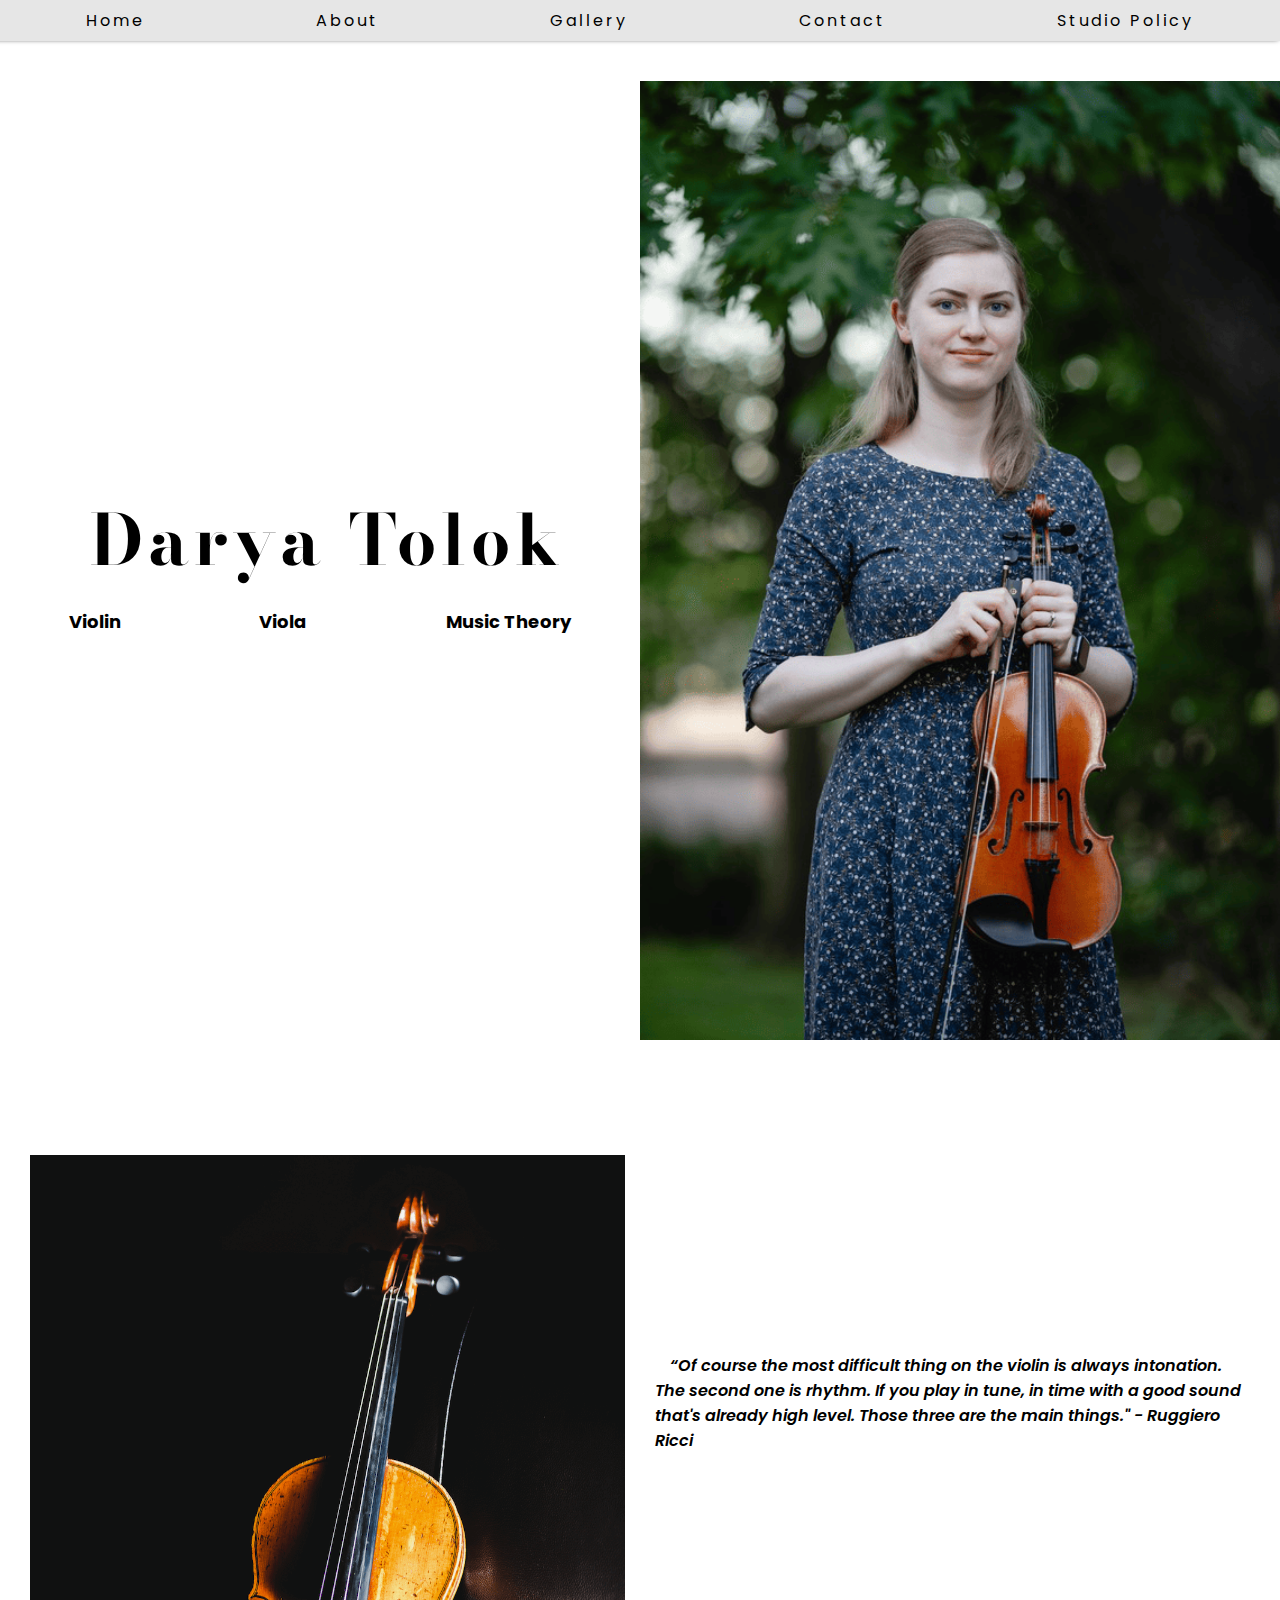
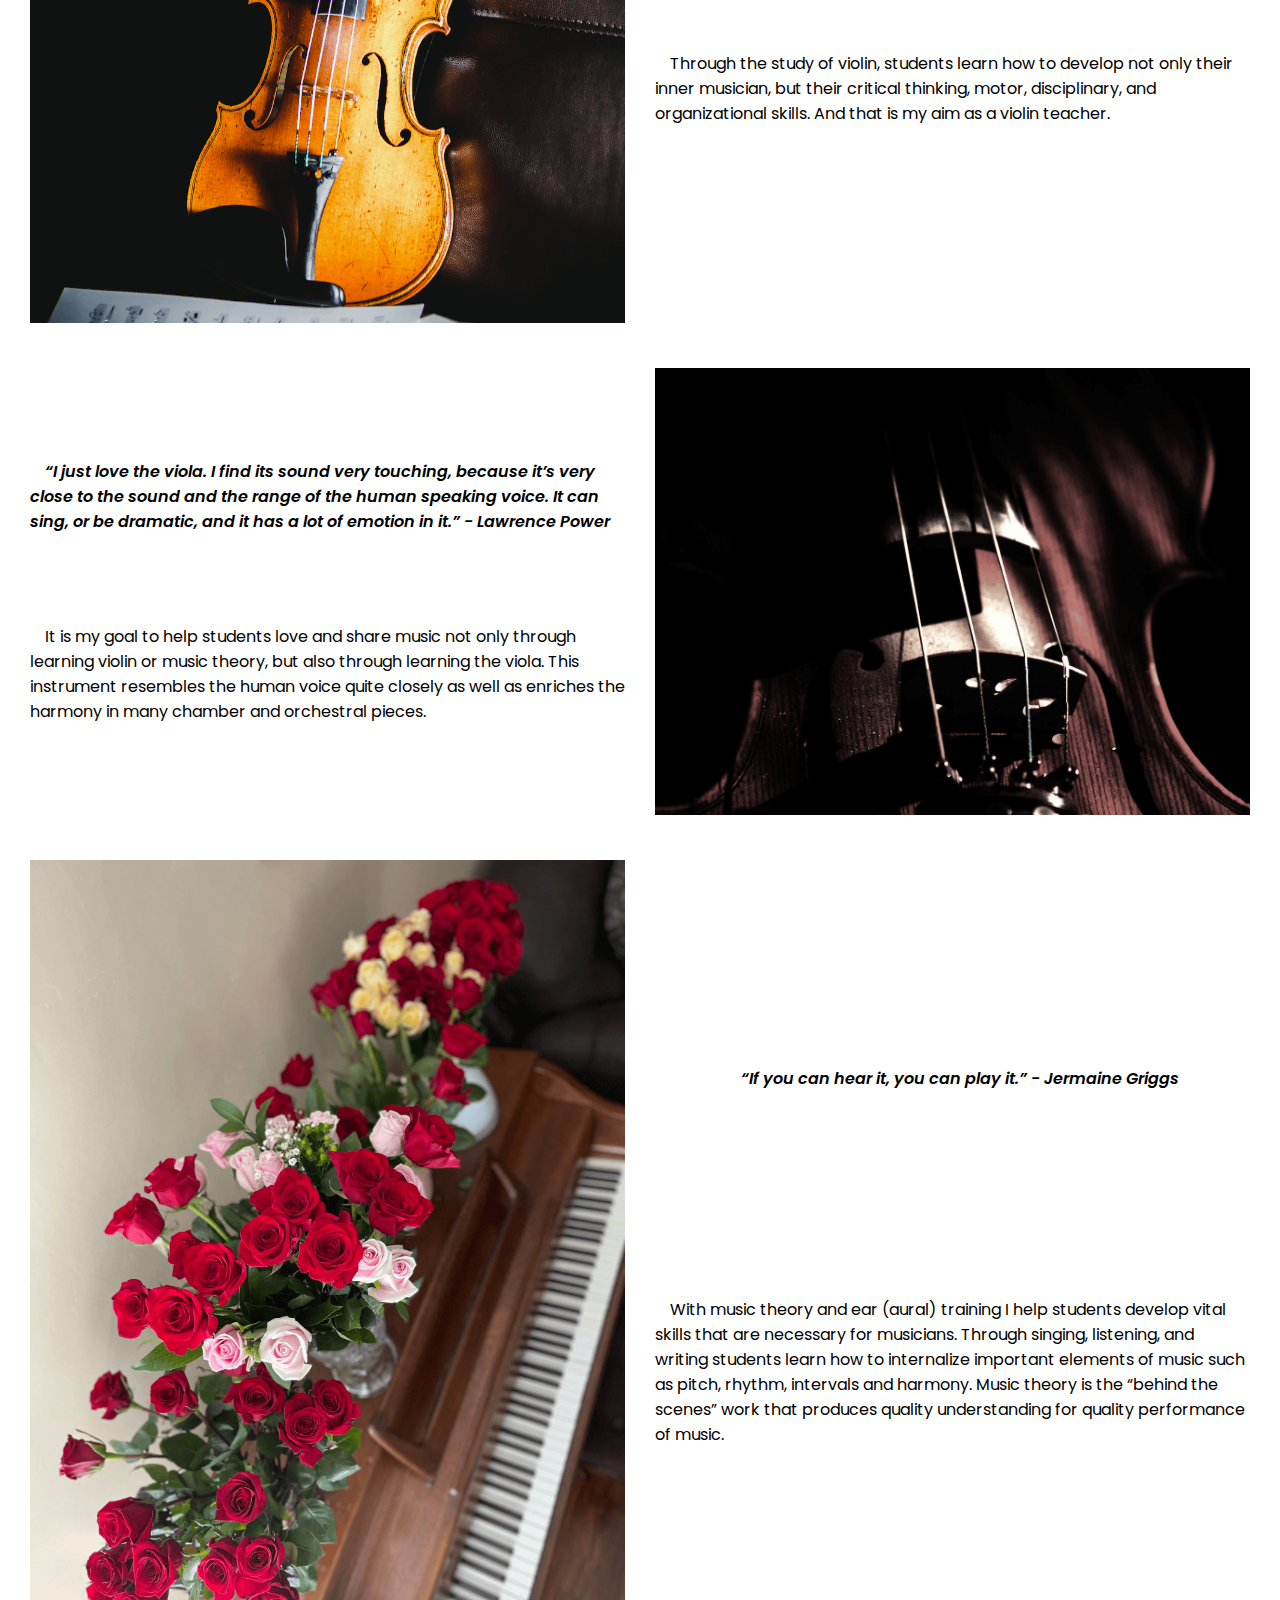
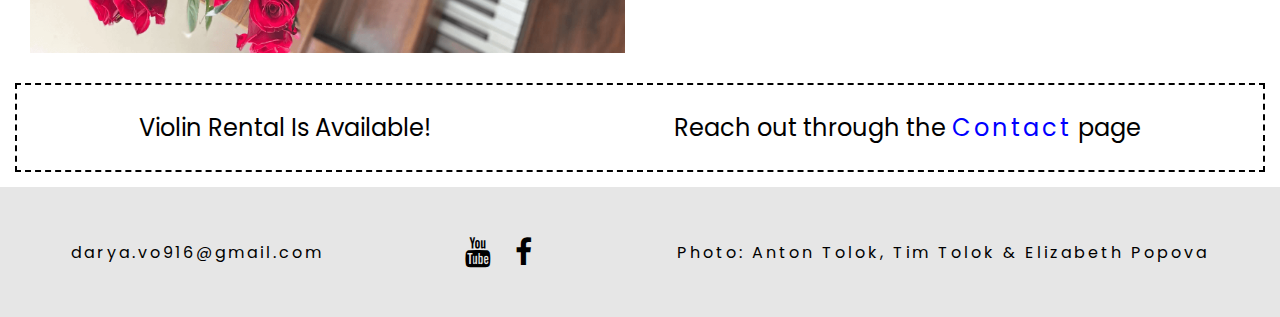
==== commit 6772b3a1: "violin ad added" ====
--- a/index.html
+++ b/index.html
@@ -1,132 +1,138 @@
 <html lang="en">
+  <head>
+    <meta charset="UTF-8" />
+    <meta http-equiv="X-UA-Compatible" content="IE=edge" />
+    <meta name="viewport" content="width=device-width, initial-scale=1.0" />
+    <link rel="preconnect" href="https://fonts.googleapis.com" />
+    <link rel="preconnect" href="https://fonts.gstatic.com" crossorigin />
+    <link
+      href="https://fonts.googleapis.com/css2?family=Poppins:wght@300&display=swap"
+      rel="stylesheet"
+    />
+    <link
+      rel="stylesheet"
+      href="https://cdnjs.cloudflare.com/ajax/libs/font-awesome/4.7.0/css/font-awesome.min.css"
+    />
+    <link rel="stylesheet" href="styles.css" />
+    <script src="script.js"></script>
+    <title>Home</title>
+    <link rel="icon" href="/favicon.png" />
+  </head>
 
-<head>
-  <meta charset="UTF-8" />
-  <meta http-equiv="X-UA-Compatible" content="IE=edge" />
-  <meta name="viewport" content="width=device-width, initial-scale=1.0" />
-  <link rel="preconnect" href="https://fonts.googleapis.com" />
-  <link rel="preconnect" href="https://fonts.gstatic.com" crossorigin />
-  <link href="https://fonts.googleapis.com/css2?family=Poppins:wght@300&display=swap" rel="stylesheet" />
-  <link rel="stylesheet" href="https://cdnjs.cloudflare.com/ajax/libs/font-awesome/4.7.0/css/font-awesome.min.css" />
-  <link rel="stylesheet" href="styles.css" />
-  <script src="script.js"></script>
-  <title>Home</title>
-  <link rel="icon" href="/favicon.png" />
-</head>
-
-<body>
-  <div class="main-container">
-    <div class="topnav">
-      <a href="index.html">Home</a>
-      <a href="about.html">About</a>
-      <a href="gallery.html">Gallery</a>
-      <a href="contact.html">Contact</a>
-      <a href="studio-policy.html">Studio Policy</a>
-    </div>
-    <div class="topnav-two">
-      <button class="menu-toggle" onclick="toggleMenu()">≡</button>
-      <div class="dropdown-menu" id="dropdownMenu">
+  <body>
+    <div class="main-container">
+      <div class="topnav">
         <a href="index.html">Home</a>
         <a href="about.html">About</a>
         <a href="gallery.html">Gallery</a>
         <a href="contact.html">Contact</a>
         <a href="studio-policy.html">Studio Policy</a>
       </div>
-    </div>
-    <div class="page-container">
-      <div class="home-container">
-        <div class="name-container">
-          <h1 class="name">Darya Tolok</h1>
-          <div class="skill-container">
-            <a href="#violin">Violin</a>
-            <a href="#viola">Viola</a>
-            <a href="#music">Music Theory</a>
+      <div class="topnav-two">
+        <button class="menu-toggle" onclick="toggleMenu()">≡</button>
+        <div class="dropdown-menu" id="dropdownMenu">
+          <a href="index.html">Home</a>
+          <a href="about.html">About</a>
+          <a href="gallery.html">Gallery</a>
+          <a href="contact.html">Contact</a>
+          <a href="studio-policy.html">Studio Policy</a>
+        </div>
+      </div>
+      <div class="page-container">
+        <div class="home-container">
+          <div class="name-container">
+            <h1 class="name">Darya Tolok</h1>
+            <div class="skill-container">
+              <a href="#violin">Violin</a>
+              <a href="#viola">Viola</a>
+              <a href="#music">Music Theory</a>
+            </div>
+          </div>
+          <div class="home-img-container">
+            <img src="pictures/Darya Tolok Violin Portraits-8-min.png" />
           </div>
         </div>
-        <div class="home-img-container">
-          <img src="pictures/Darya Tolok Violin Portraits-8-min.png" />
-        </div>
-      </div>
 
-      <div class="img-gallery-quote-container">
-        <div class="img-quote-container">
-          <div class="img-for-quote">
-            <img id="violin" src="pictures/Violinoct20.png" />
+        <div class="img-gallery-quote-container">
+          <div class="img-quote-container">
+            <div class="img-for-quote">
+              <img id="violin" src="pictures/Violinoct20.png" />
+            </div>
+            <div class="quote-for-img">
+              <p>
+                “Of course the most difficult thing on the violin is always
+                intonation. The second one is rhythm. If you play in tune, in
+                time with a good sound that's already high level. Those three
+                are the main things." - Ruggiero Ricci
+              </p>
+              <p>
+                Through the study of violin, students learn how to develop not
+                only their inner musician, but their critical thinking, motor,
+                disciplinary, and organizational skills. And that is my aim as a
+                violin teacher.
+              </p>
+            </div>
           </div>
-          <div class="quote-for-img">
-            <p>
-              “Of course the most difficult thing on the violin is always
-              intonation. The second one is rhythm. If you play in tune, in
-              time with a good sound that's already high level. Those three
-              are the main things." - Ruggiero Ricci
-            </p>
-            <p>
-              Through the study of violin, students learn how to develop not
-              only their inner musician, but their critical thinking, motor,
-              disciplinary, and organizational skills. And that is my aim as a
-              violin teacher.
-            </p>
+          <div class="img-quote-container">
+            <div class="quote-for-img">
+              <p>
+                “I just love the viola. I find its sound very touching, because
+                it’s very close to the sound and the range of the human speaking
+                voice. It can sing, or be dramatic, and it has a lot of emotion
+                in it.” - Lawrence Power
+              </p>
+              <p>
+                It is my goal to help students love and share music not only
+                through learning violin or music theory, but also through
+                learning the viola. This instrument resembles the human voice
+                quite closely as well as enriches the harmony in many chamber
+                and orchestral pieces.
+              </p>
+            </div>
+            <div class="img-for-quote">
+              <img id="viola" src="pictures/darkthemedviolin.png" />
+            </div>
           </div>
-        </div>
-        <div class="img-quote-container">
-          <div class="quote-for-img">
-            <p>
-              “I just love the viola. I find its sound very touching, because
-              it’s very close to the sound and the range of the human speaking
-              voice. It can sing, or be dramatic, and it has a lot of emotion
-              in it.” - Lawrence Power
-            </p>
-            <p>
-              It is my goal to help students love and share music not only
-              through learning violin or music theory, but also through
-              learning the viola. This instrument resembles the human voice
-              quite closely as well as enriches the harmony in many chamber
-              and orchestral pieces.
-            </p>
+          <div class="img-quote-container">
+            <div class="img-for-quote">
+              <img id="music" src="pictures/piano.png" />
+            </div>
+            <div class="quote-for-img">
+              <p>“If you can hear it, you can play it.” - Jermaine Griggs</p>
+              <p>
+                With music theory and ear (aural) training I help students
+                develop vital skills that are necessary for musicians. Through
+                singing, listening, and writing students learn how to
+                internalize important elements of music such as pitch, rhythm,
+                intervals and harmony. Music theory is the “behind the scenes”
+                work that produces quality understanding for quality performance
+                of music.
+              </p>
+            </div>
           </div>
-          <div class="img-for-quote">
-            <img id="viola" src="pictures/darkthemedviolin.png" />
-          </div>
-        </div>
-        <div class="img-quote-container">
-          <div class="img-for-quote">
-            <img id="music" src="pictures/piano.png" />
-          </div>
-          <div class="quote-for-img">
-            <p>“If you can hear it, you can play it.” - Jermaine Griggs</p>
-            <p>
-              With music theory and ear (aural) training I help students
-              develop vital skills that are necessary for musicians. Through
-              singing, listening, and writing students learn how to
-              internalize important elements of music such as pitch, rhythm,
-              intervals and harmony. Music theory is the “behind the scenes”
-              work that produces quality understanding for quality performance
-              of music.
-            </p>
+
+          <div class="ad-container">
+            <p>Violin Rental Is Available!</p>
+            <p>Reach out through the <a href="contact.html">Contact</a> page</p>
           </div>
         </div>
       </div>
-
-      <!-- <div class="img-gallery-container">
-  <img src="pictures/darkthemedviolin.png">
-  <img src="pictures/IMG_2973.jpeg">
-  <img src="pictures/IMG_1621.jpeg">
-  <img src="pictures/DaryaWebsitePortraits-1.png">
-  <img src="pictures/Violinoct20.png">
-  <img src="pictures/DaryaWebsitePortraits-1.png ">
-  
-</div> -->
     </div>
     <footer class="bottom-nav-container">
       <p>
         <a href="mailto:darya.vo916@gmail.com">darya.vo916@gmail.com</a>
       </p>
       <div>
-        <a href="https://www.youtube.com/channel/UCHV-7TpiJ2-uIK9oaVsrO3w" class="fa fa-youtube"></a>
-        <a href="https://www.facebook.com/darya.tolok.750" class="fa fa-facebook"></a>
+        <a
+          href="https://www.youtube.com/channel/UCHV-7TpiJ2-uIK9oaVsrO3w"
+          class="fa fa-youtube"
+        ></a>
+        <a
+          href="https://www.facebook.com/darya.tolok.750"
+          class="fa fa-facebook"
+        ></a>
       </div>
       <p>Photo: Anton Tolok, Tim Tolok & Elizabeth Popova</p>
     </footer>
-</body>
-
-</html>+  </body>
+</html>
--- a/styles.css
+++ b/styles.css
@@ -374,6 +374,39 @@
   width: 100%;
 }
 
+.ad-container {
+  margin: 15px;
+  display: flex;
+  justify-content: space-around;
+  font-size: x-large;
+  border: 2px dashed black;
+}
+
+.ad-container p {
+  margin: 25px 0px;
+}
+
+.ad-container a {
+  text-decoration: none;
+  letter-spacing: 3px;
+  color: blue;
+}
+
+.ad-container a:hover {
+  text-decoration: underline;
+}
+
+@media screen and (max-width: 768px) {
+  .ad-container {
+    font-size: medium;
+  }
+}
+
+@media screen and (max-width: 426px) {
+  .ad-container {
+    font-size: x-small;
+  }
+}
 /* .img-gallery-container {
   display: grid;
   grid-template-columns: repeat(3, 1fr);
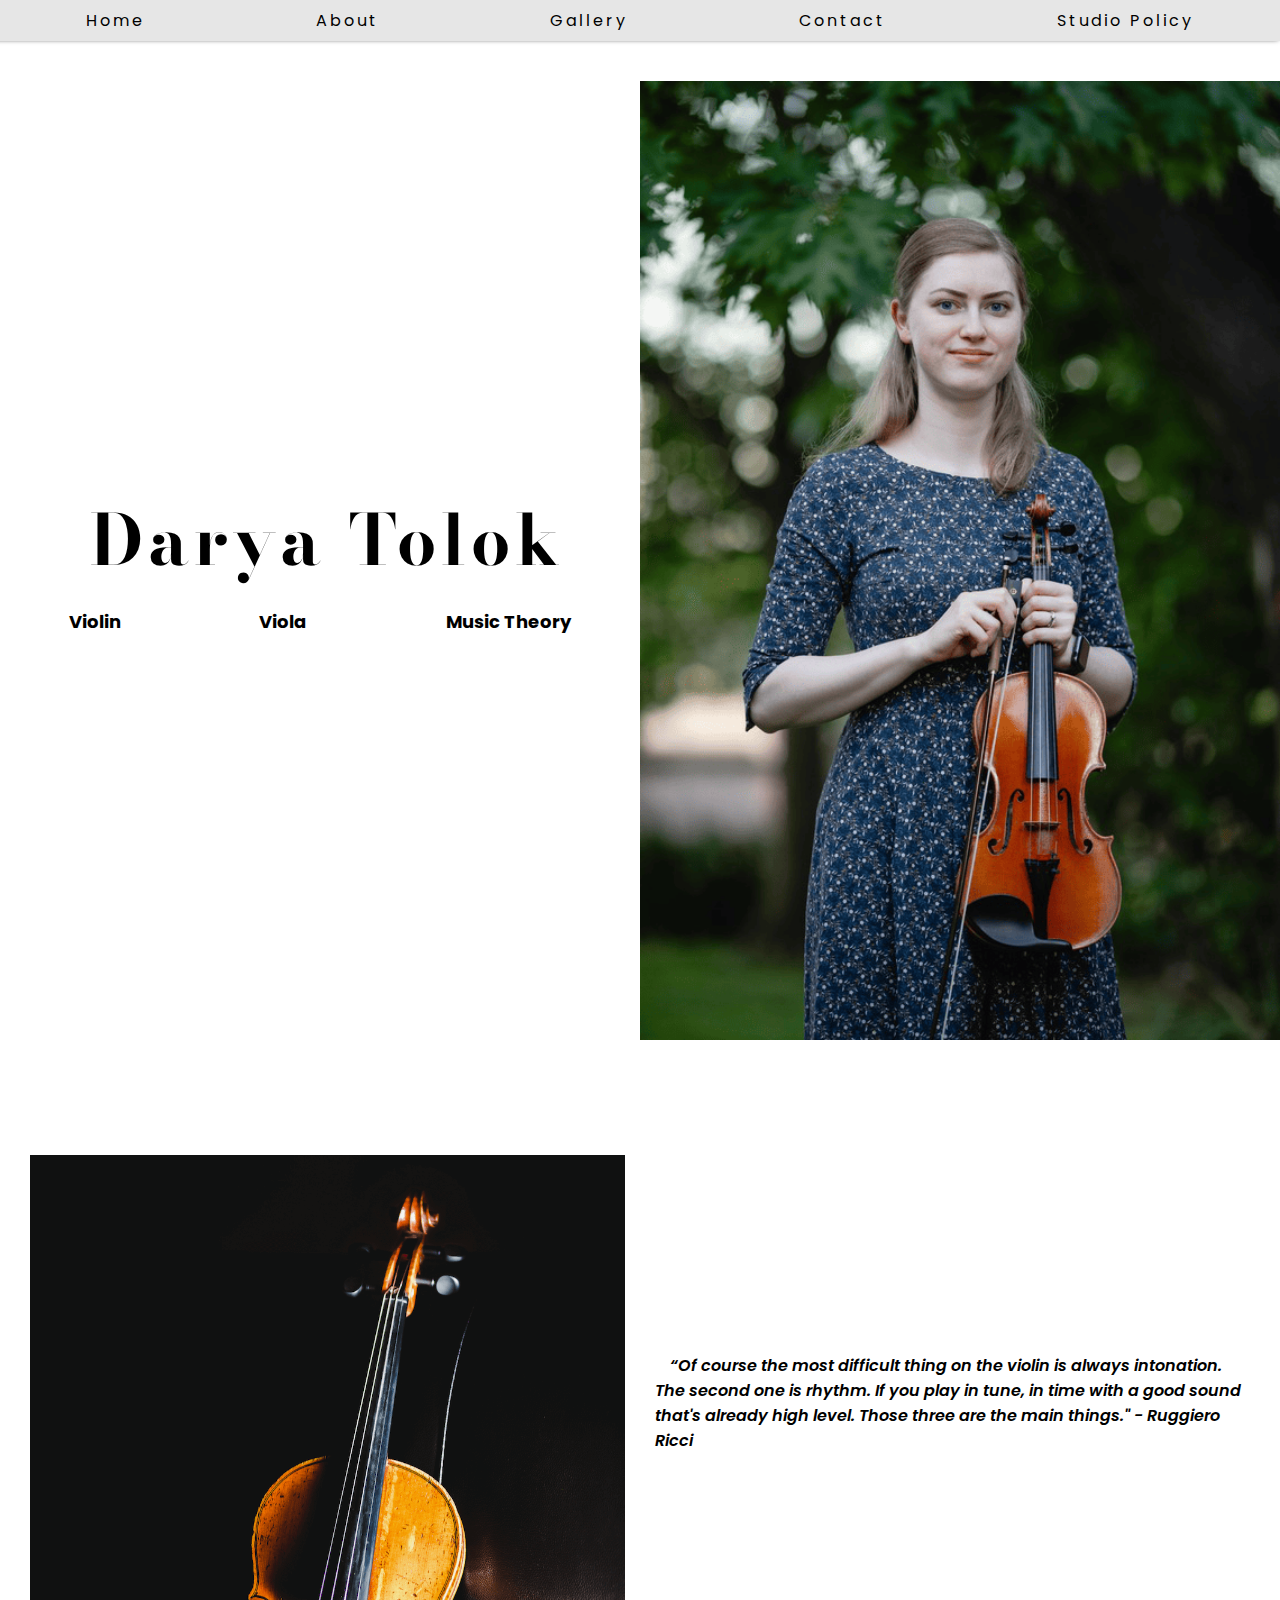
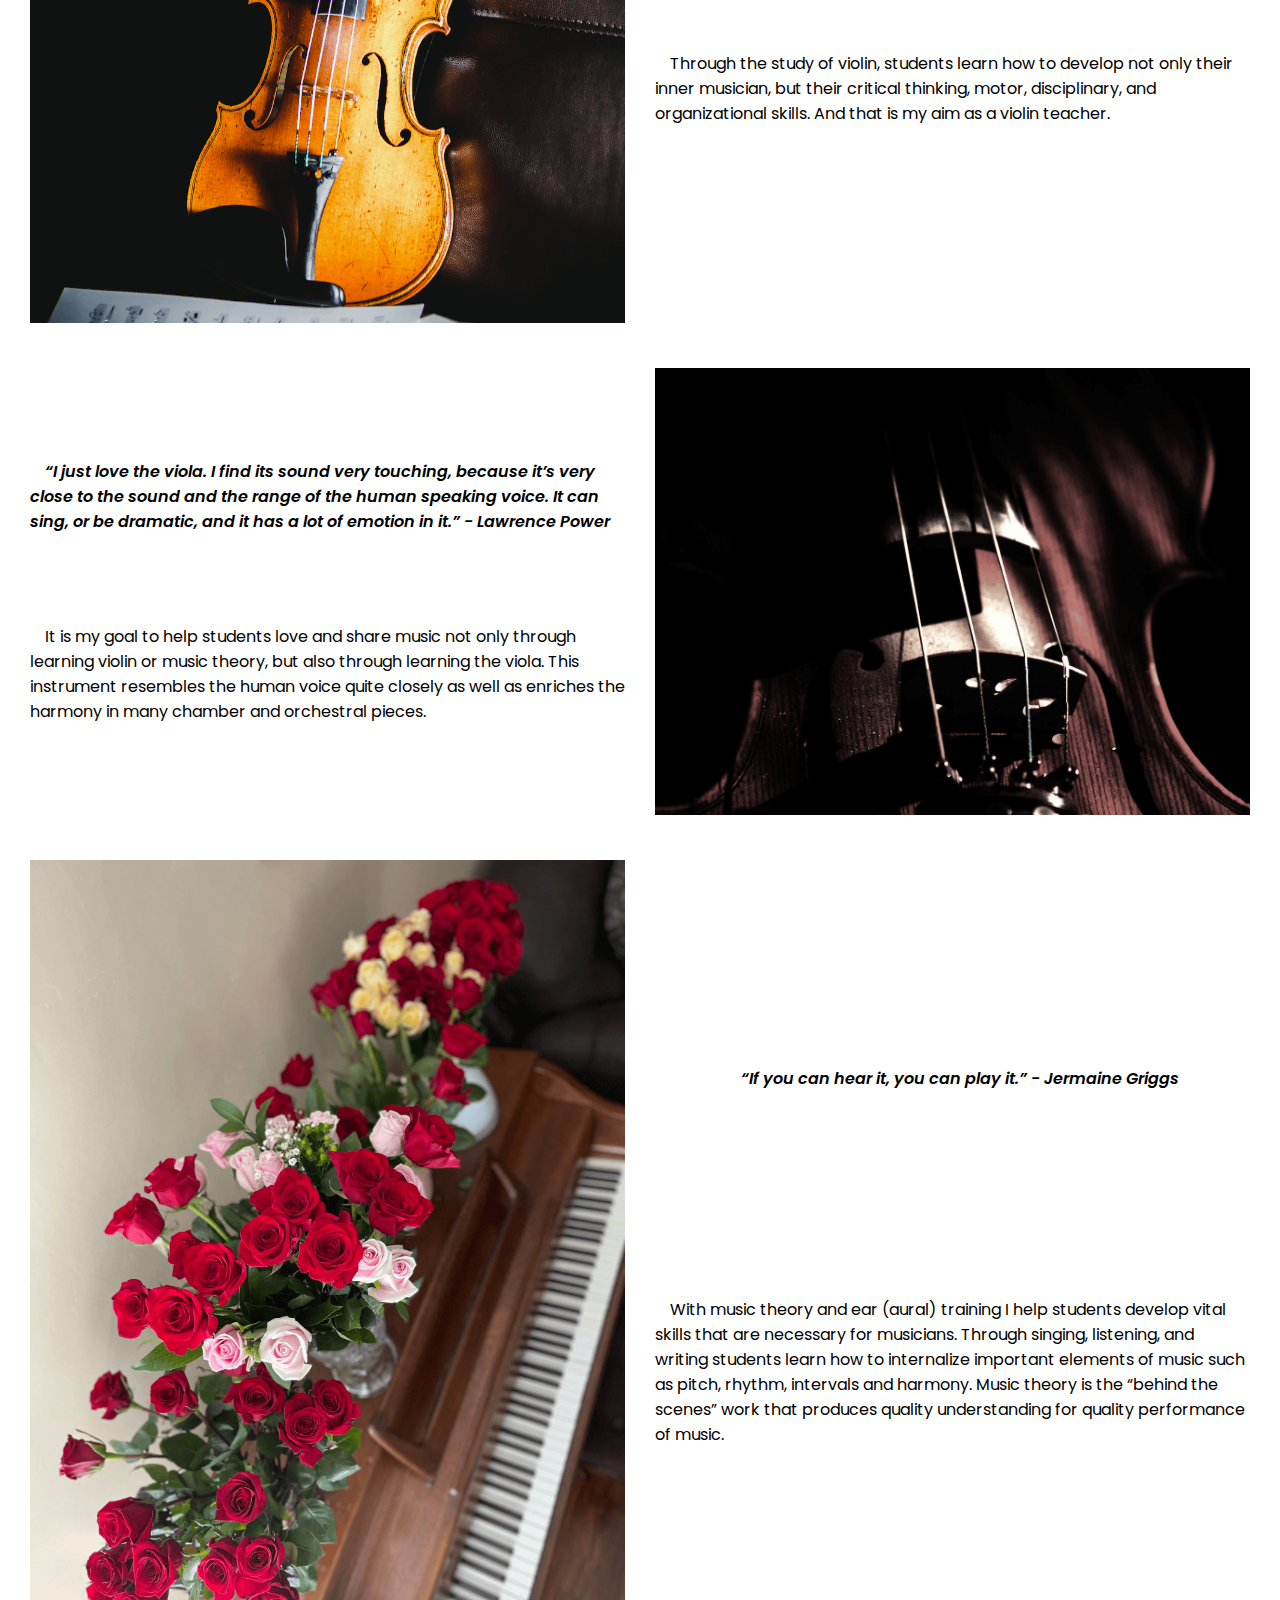
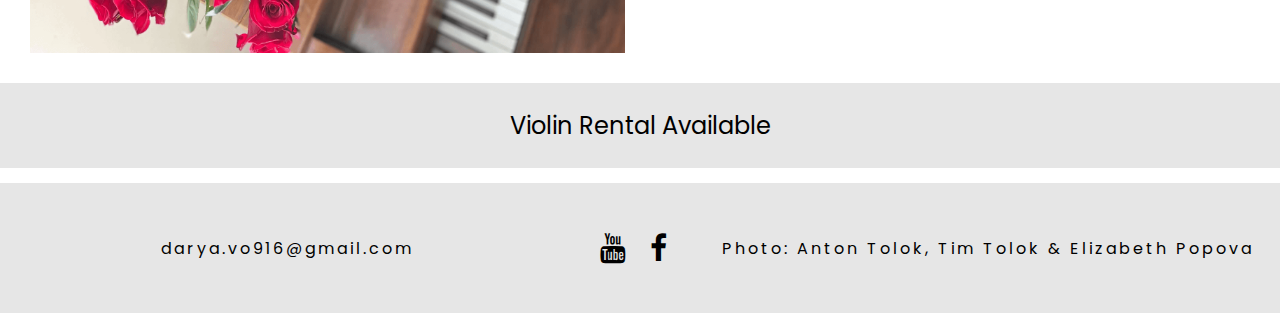
==== commit a69bc4f7: "pr review" ====
--- a/index.html
+++ b/index.html
@@ -110,16 +110,14 @@
               </p>
             </div>
           </div>
-
-          <div class="ad-container">
-            <p>Violin Rental Is Available!</p>
-            <p>Reach out through the <a href="contact.html">Contact</a> page</p>
-          </div>
+        </div>
+        <div class="ad-container">
+          <p>Violin Rental Available</p>
         </div>
       </div>
     </div>
     <footer class="bottom-nav-container">
-      <p>
+      <p style="width: 522px; text-align: center;">
         <a href="mailto:darya.vo916@gmail.com">darya.vo916@gmail.com</a>
       </p>
       <div>
--- a/styles.css
+++ b/styles.css
@@ -375,11 +375,12 @@
 }
 
 .ad-container {
-  margin: 15px;
+  margin: 15px 0px;
   display: flex;
   justify-content: space-around;
   font-size: x-large;
-  border: 2px dashed black;
+  background-color: rgb(230, 230, 230);
+
 }
 
 .ad-container p {
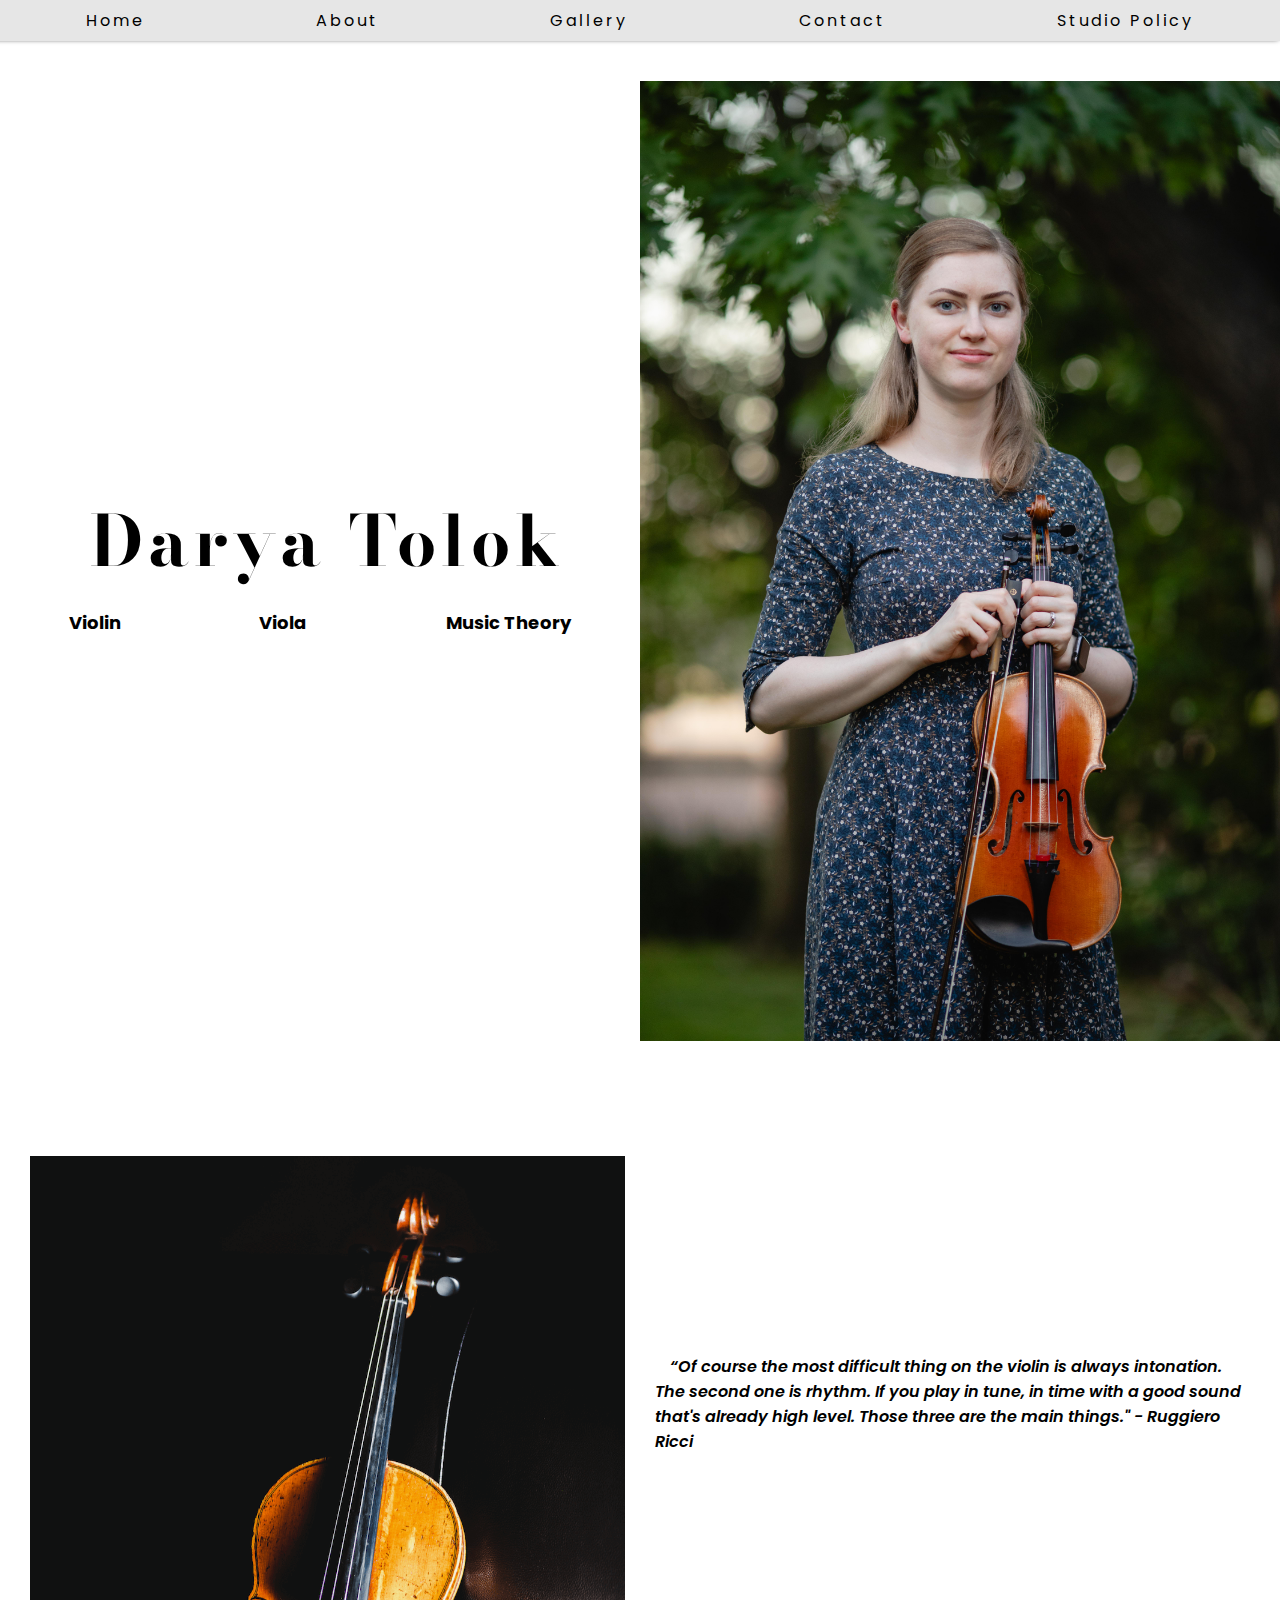
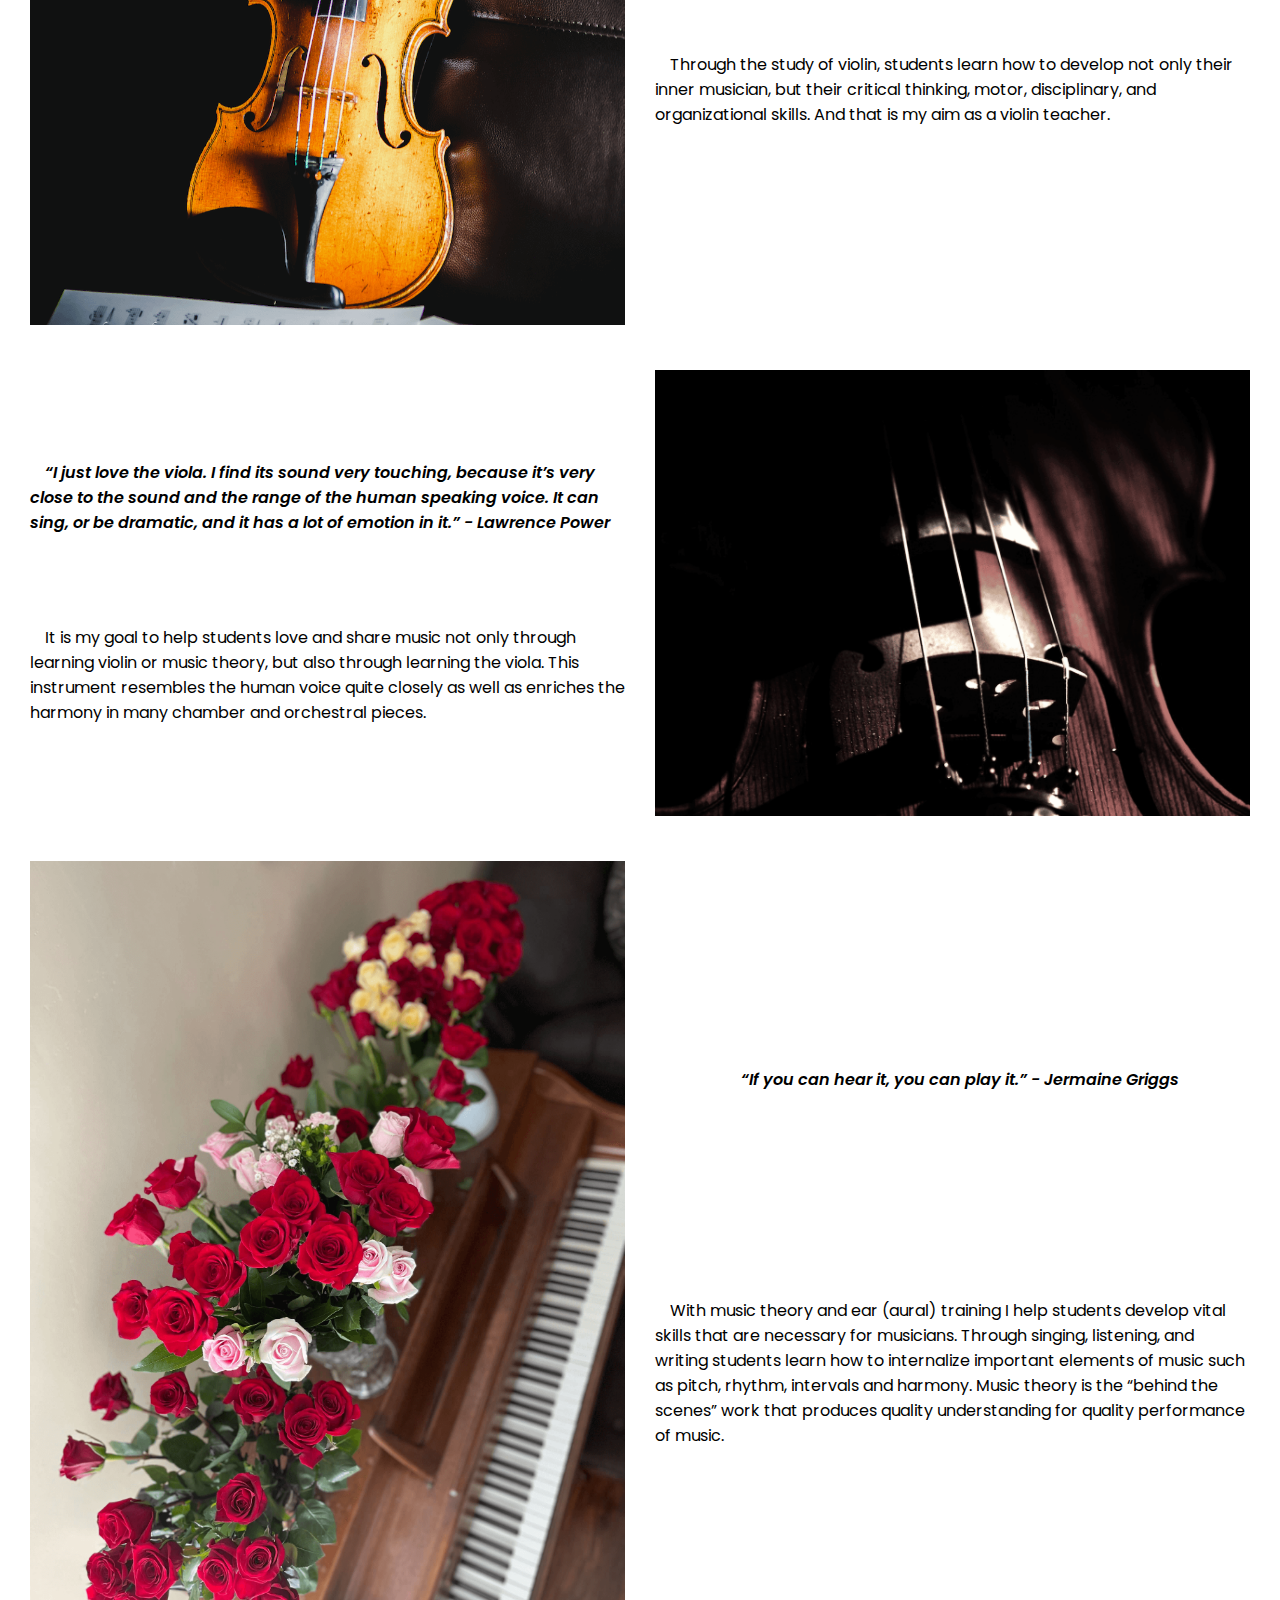
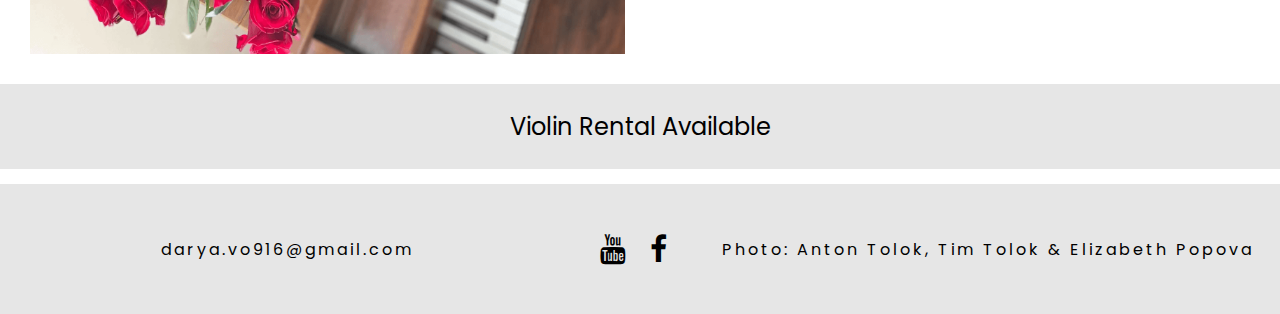
==== commit 18a9da4a: "pr review" ====
--- a/index.html
+++ b/index.html
@@ -49,7 +49,7 @@
             </div>
           </div>
           <div class="home-img-container">
-            <img src="pictures/Darya Tolok Violin Portraits-8-min.png" />
+            <img src="pictures/Darya Tolok Violin Portraits For Web-5.jpg" />
           </div>
         </div>
 
--- a/styles.css
+++ b/styles.css
@@ -148,6 +148,7 @@
 .dropdown-menu a {
   padding: 10px 20px;
   text-decoration: none;
+  font-size: medium;
   color: black;
   text-align: center;
 }
@@ -184,18 +185,26 @@
   }
 }
 
-/*large phones*/
-@media screen and (max-width: 500px) {
-  .bottom-nav-container {
-    height: 14%;
-  }
-}
 /*small phone*/
 @media screen and (max-width: 319px) {
   .bottom-nav-container {
     height: 16%;
   }
 }
+/*medium phone*/
+@media screen and (max-width: 769px) {
+  .bottom-nav-container {
+    display: flex;
+    flex-direction: column;
+  }
+  .bottom-nav-container p {
+    order: 1;
+  }
+  .bottom-nav-container div {
+    order: 2;
+  }
+}
+
 /*large phone*/
 @media screen and (max-width: 500px) {
   .bottom-nav-container div {
@@ -212,19 +221,6 @@
     justify-content: space-between;
   }
 }
-/*medium phone*/
-@media screen and (max-width: 769px) {
-  .bottom-nav-container {
-    display: flex;
-    flex-direction: column;
-  }
-  .bottom-nav-container p {
-    order: 1;
-  }
-  .bottom-nav-container div {
-    order: 2;
-  }
-}
 
 .bottom-nav-container a,
 .bottom-nav-container p {
@@ -405,31 +401,9 @@
 
 @media screen and (max-width: 426px) {
   .ad-container {
-    font-size: x-small;
-  }
-}
-/* .img-gallery-container {
-  display: grid;
-  grid-template-columns: repeat(3, 1fr);
-  grid-template-rows: repeat(1, 35vw);
-  grid-gap: 15px;
-  margin: 0px 15px 15px;
-}
-/*large phone*/
-/* @media screen and (max-width: 500px) {
-  .img-gallery-container {
-    grid-template-columns: repeat(1, 1fr);
-    grid-template-rows: repeat(6, 95vw);
-    grid-gap: 10px;
-    margin: 100px 0px 15px 0px;
-  }
-} */
-
-/* .img-gallery-container img {
-  width: 100%;
-  height: 100%;
-  object-fit: cover;
-}  */
+    font-size: small;
+  }
+}
 
 /* About Page */
 .about-container {
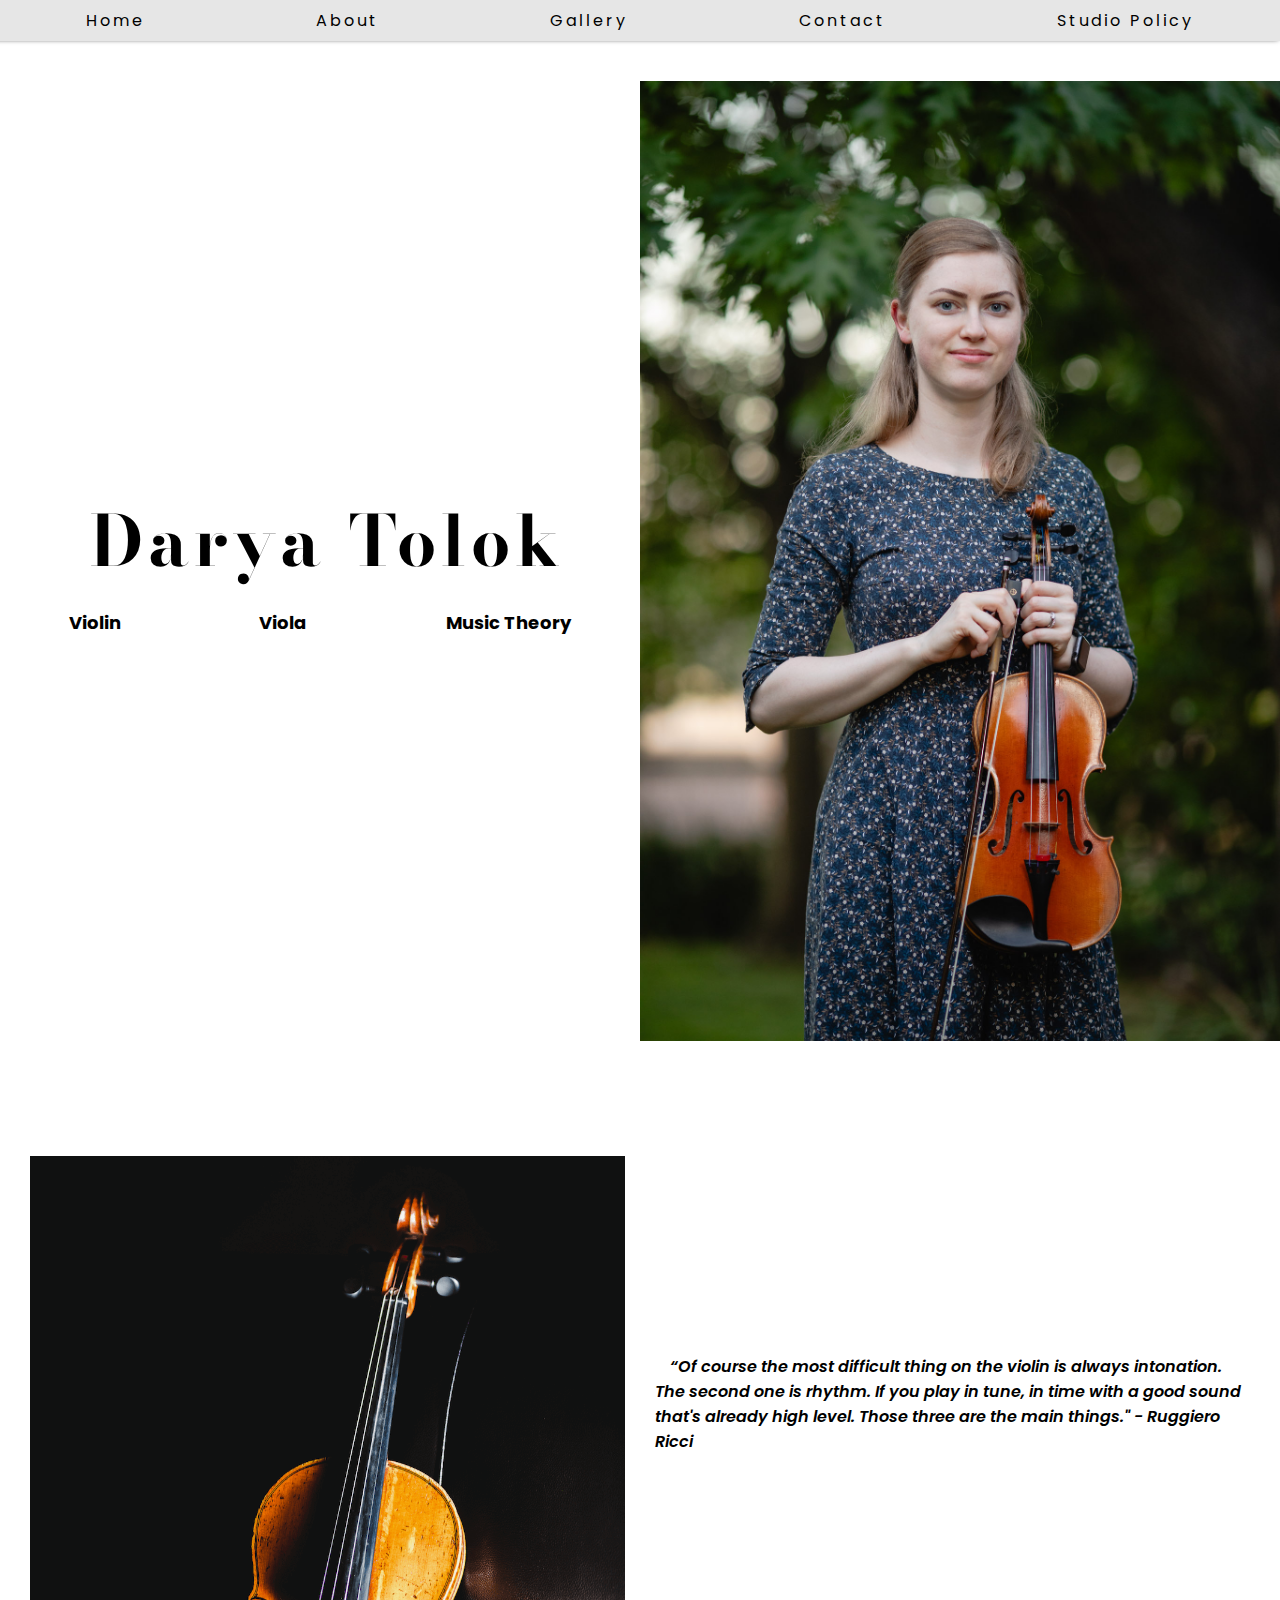
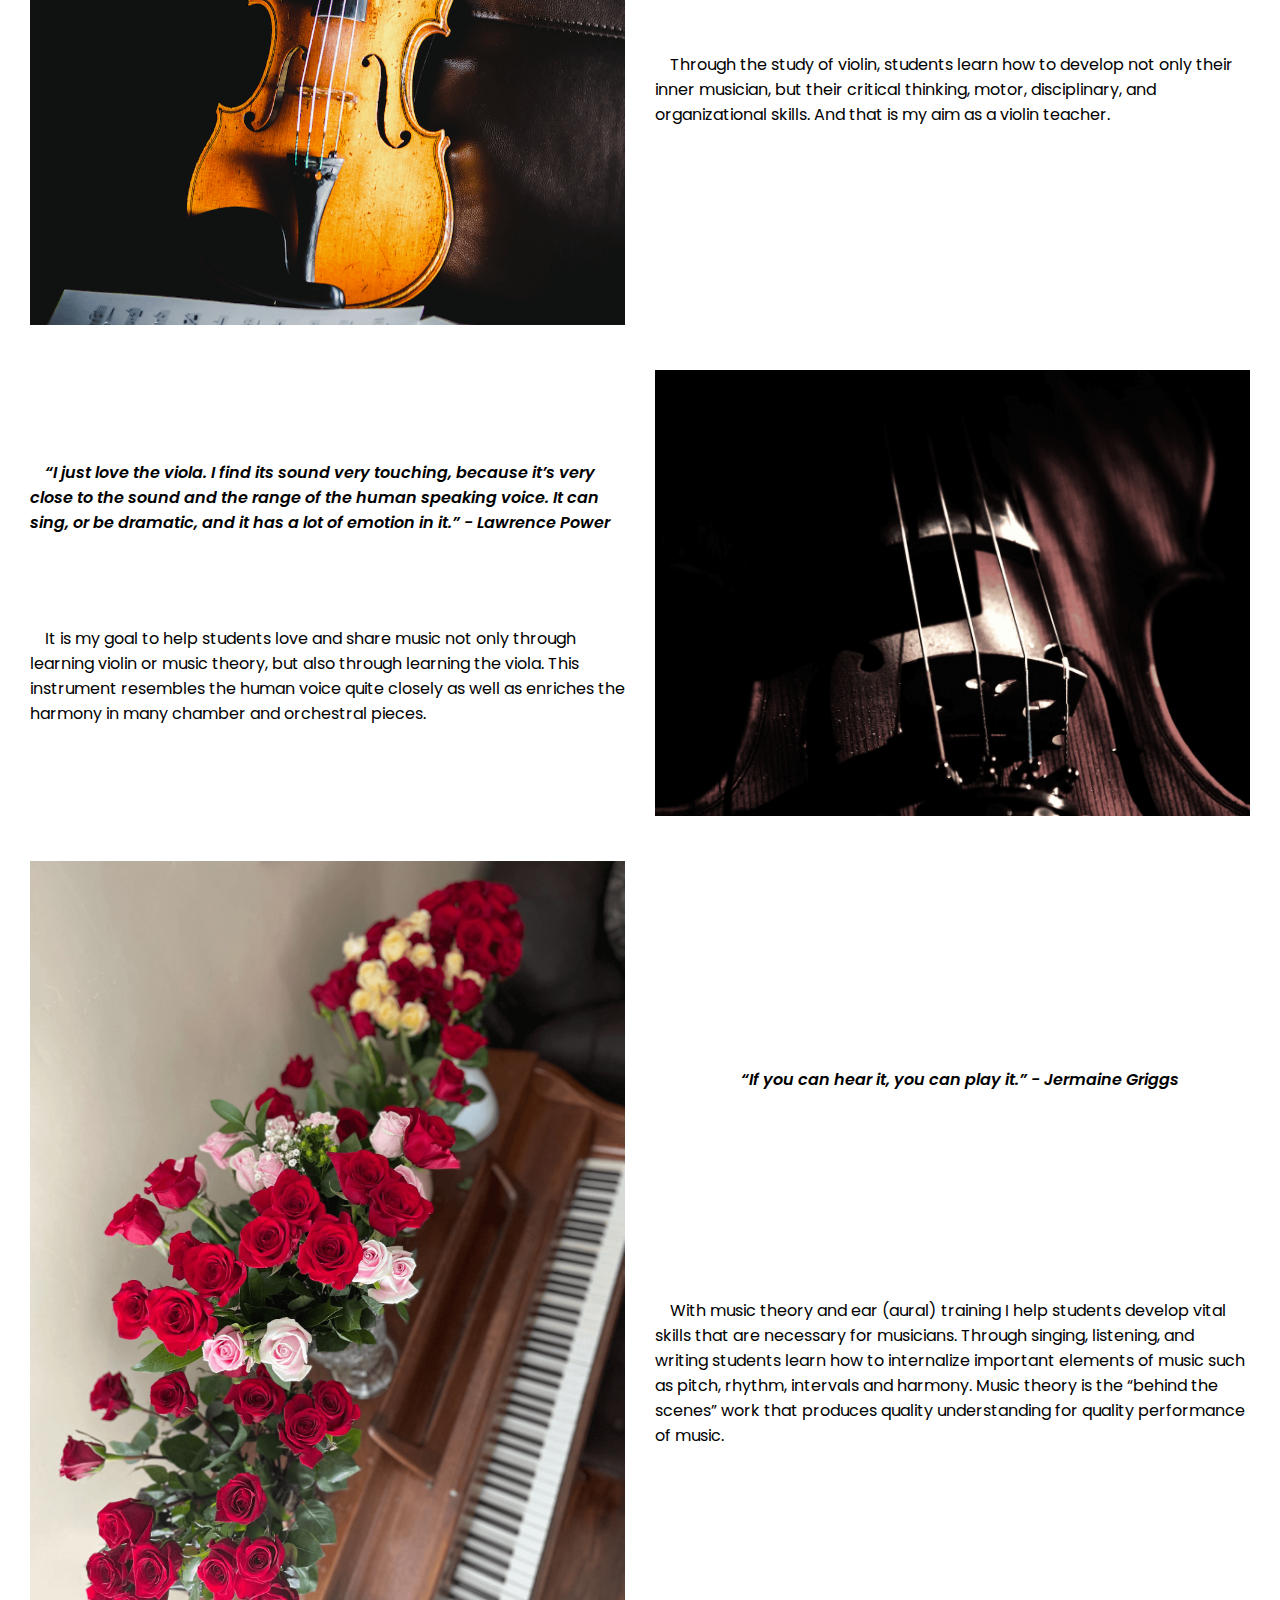
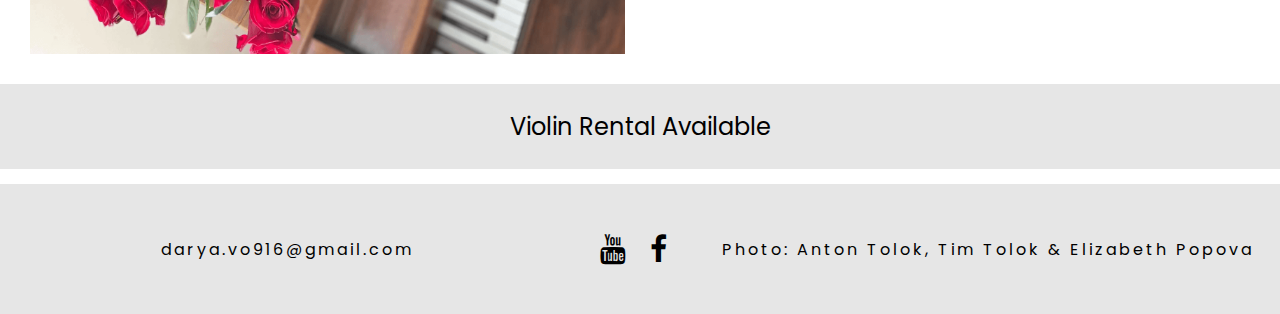
==== commit 1ee124a4: "pr review" ====
--- a/index.html
+++ b/index.html
@@ -49,7 +49,7 @@
             </div>
           </div>
           <div class="home-img-container">
-            <img src="pictures/Darya Tolok Violin Portraits For Web-5.jpg" />
+            <img src="pictures/Darya Tolok Violin Recital SP24 For Web-10.jpg" />
           </div>
         </div>
 
